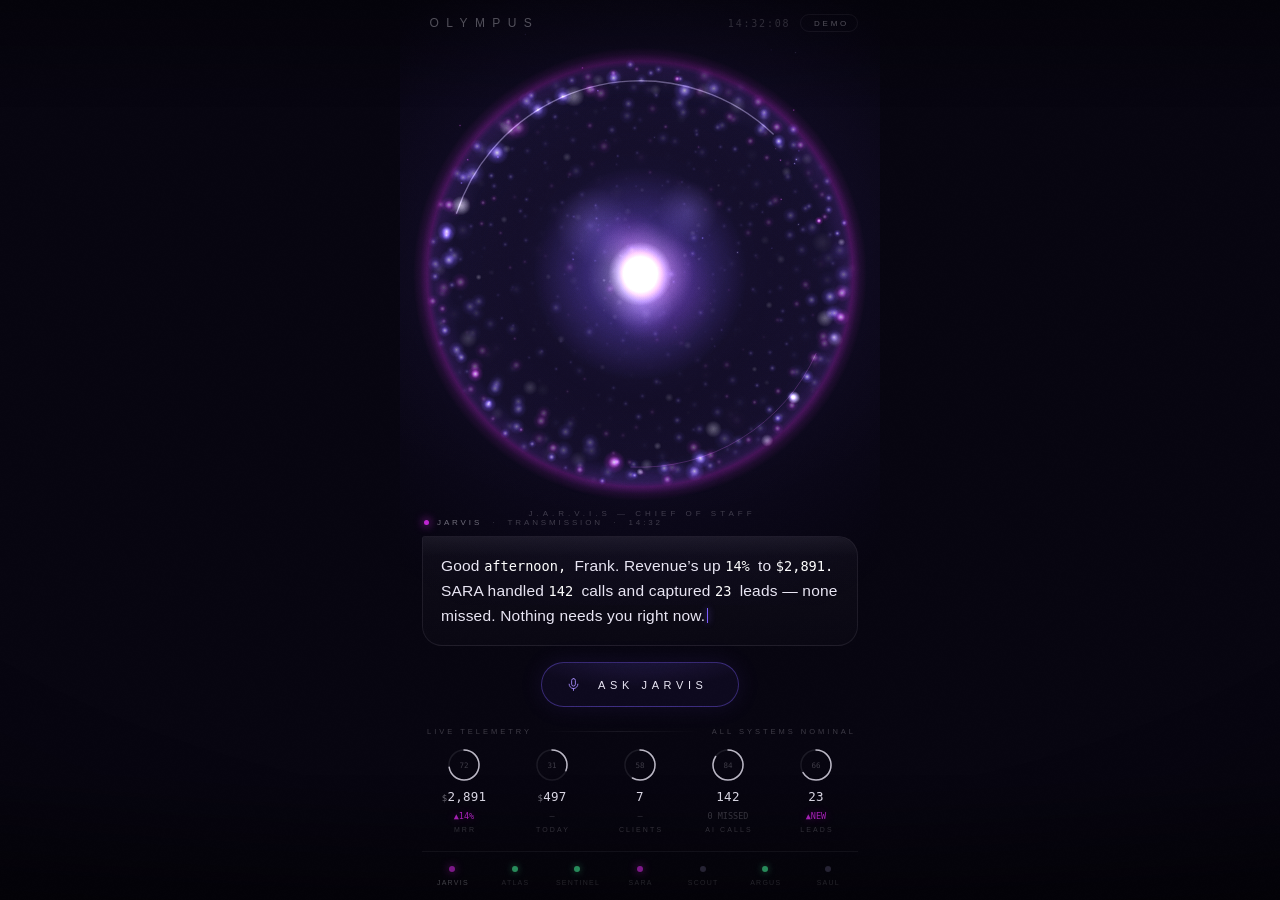
==== index.html @ 1dfe5093 "OLYMPUS UI preview (v6 — big-orb, mobile)" ====
<!doctype html>
<html lang="en">
<head>
<meta charset="utf-8">
<meta name="viewport" content="width=device-width, initial-scale=1, viewport-fit=cover">
<title>OLYMPUS — JARVIS</title>
<style>
  :root{
    --bg:#070510;
    --ink:#e9e6f4;
    --ink-dim:rgba(233,230,244,.46);
    --ink-faint:rgba(233,230,244,.24);
    --acc1:#7C5CFF;
    --acc2:#C026D3;
    --green:#3dd68c;
    --idle:#3a3650;
    --hair:rgba(233,230,244,.08);
    --mono:"SF Mono","Cascadia Code",ui-monospace,Menlo,Consolas,monospace;
    --sans:"Helvetica Neue",Helvetica,"Segoe UI",Arial,sans-serif;
  }
  *{margin:0;padding:0;box-sizing:border-box;-webkit-tap-highlight-color:transparent}
  html,body{height:100%}
  body{
    background:var(--bg);
    color:var(--ink);
    font-family:var(--sans);
    font-weight:300;
    overflow:hidden;
    -webkit-font-smoothing:antialiased;
  }
  /* ---------- shell ---------- */
  #app{
    position:relative;
    height:100dvh;
    width:100%;
    max-width:480px;
    margin:0 auto;
    overflow:hidden;
    display:flex;
    flex-direction:column;
    min-width:0;
    padding:calc(14px + env(safe-area-inset-top)) clamp(12px,4vw,22px) calc(14px + env(safe-area-inset-bottom));
    background:
      radial-gradient(120% 52% at 50% 26%, rgba(124,92,255,.055), transparent 62%),
      var(--bg);
  }
  /* every block in the column may shrink below content width — nothing
     is allowed to lay out wider than the phone */
  #app > *{min-width:0;max-width:100%}
  /* ---------- header ---------- */
  header{
    display:flex;align-items:center;justify-content:space-between;
    z-index:5;
  }
  .wordmark{
    font-size:12px;font-weight:200;letter-spacing:.62em;text-indent:.62em;
    color:var(--ink-dim);
  }
  .hdr-right{display:flex;align-items:center;gap:10px}
  .clock{font-family:var(--mono);font-size:10px;letter-spacing:.18em;color:var(--ink-faint)}
  .demo{
    font-size:8px;letter-spacing:.34em;text-indent:.34em;color:var(--ink-dim);
    border:1px solid var(--hair);border-radius:99px;padding:4px 8px 3px 10px;
  }
  /* ---------- orb stage ---------- */
  #stage{
    position:relative;flex:1 1 auto;min-height:0;
    display:flex;align-items:center;justify-content:center;
  }
  #orbWrap{position:relative;width:min(88vw,46dvh);aspect-ratio:1}
  #orb{position:absolute;inset:-30%;width:160%;height:160%;display:block}
  /* faint floor glow under orb */
  #stage::after{
    content:"";position:absolute;left:50%;bottom:6%;
    width:54%;height:18px;transform:translateX(-50%);
    background:radial-gradient(50% 100% at 50% 50%, rgba(124,92,255,.14), transparent 72%);
    filter:blur(6px);pointer-events:none;
  }
  /* designation under orb */
  .designation{
    position:absolute;left:50%;bottom:-2px;transform:translateX(-50%);
    font-size:8px;letter-spacing:.5em;text-indent:.5em;color:var(--ink-faint);
    white-space:nowrap;z-index:4;
  }
  /* ---------- transmission ---------- */
  #brief{position:relative;z-index:5;margin-top:2px}
  .tx-tag{
    display:flex;align-items:center;gap:8px;margin:0 2px 9px;
  }
  .tx-dot{
    width:5px;height:5px;border-radius:50%;
    background:var(--acc2);
    box-shadow:0 0 8px 1px rgba(192,38,211,.7);
    animation:livedot 2.2s ease-in-out infinite;
  }
  @keyframes livedot{0%,100%{opacity:1}50%{opacity:.35}}
  .tx-label{
    font-size:clamp(7px,2.1vw,8px);letter-spacing:.36em;color:var(--ink-faint);
    white-space:nowrap;overflow:hidden;min-width:0;
  }
  .tx-label b{font-weight:300;color:var(--ink-dim)}
  .bubble{
    position:relative;
    border:1px solid var(--hair);
    border-radius:3px 20px 20px 20px;
    padding:16px 18px 17px;
    background:linear-gradient(180deg, rgba(233,230,244,.035), rgba(233,230,244,.015));
    font-size:clamp(13.5px,4.1vw,15.5px);font-weight:200;line-height:1.62;
    letter-spacing:.012em;color:var(--ink);
    max-width:100%;min-width:0;
    overflow-wrap:break-word;word-break:break-word;
  }
  .bubble::before{ /* hairline uplight on top edge */
    content:"";position:absolute;inset:0;border-radius:inherit;pointer-events:none;
    background:linear-gradient(180deg, rgba(233,230,244,.05), transparent 18%);
  }
  .bubble .w{opacity:1}
  @keyframes wfade{to{opacity:1}}
  .bubble .num{font-family:var(--mono);font-size:.88em;font-weight:400;color:#fff;letter-spacing:0}
  .caret{
    display:inline-block;width:1px;height:1em;vertical-align:-.14em;margin-left:2px;
    background:var(--acc1);box-shadow:0 0 6px rgba(124,92,255,.9);
    animation:caret 1.1s step-end infinite;
  }
  @keyframes caret{0%,100%{opacity:1}50%{opacity:0}}
  /* ---------- ask jarvis ---------- */
  #ask{
    z-index:5;margin:16px auto 0;
    display:flex;align-items:center;gap:12px;
    border:1px solid rgba(124,92,255,.38);
    border-radius:999px;
    padding:14px 30px 14px 24px;
    background:
      radial-gradient(120% 200% at 50% -60%, rgba(124,92,255,.22), transparent 60%),
      rgba(124,92,255,.06);
    color:var(--ink);
    font-family:var(--sans);font-size:11px;font-weight:300;
    letter-spacing:.42em;text-indent:.42em;
    cursor:pointer;outline:none;
    box-shadow:0 0 0 0 rgba(124,92,255,.0), 0 0 24px rgba(124,92,255,.10);
    animation:breathe 3.8s ease-in-out infinite;
    transition:transform .15s ease;
  }
  #ask:active{transform:scale(.965)}
  @keyframes breathe{
    0%,100%{box-shadow:0 0 0 0 rgba(124,92,255,0), 0 0 18px rgba(124,92,255,.08)}
    50%{box-shadow:0 0 0 1px rgba(124,92,255,.18), 0 0 34px rgba(124,92,255,.20)}
  }
  #ask svg{flex:none}
  /* ---------- telemetry divider ---------- */
  .tele{
    z-index:5;margin:20px 2px 12px;
    display:flex;align-items:center;gap:clamp(6px,1.8vw,10px);
    min-width:0;
  }
  .tele .line{flex:1 1 0;min-width:6px;height:1px;background:linear-gradient(90deg,transparent,var(--hair),transparent)}
  .tele span{flex:0 1 auto;font-size:clamp(6px,1.85vw,7.5px);letter-spacing:.4em;text-indent:.4em;color:var(--ink-faint);white-space:nowrap;overflow:hidden;min-width:0}
  /* ---------- vitals ---------- */
  #vitals{
    z-index:5;
    display:grid;grid-template-columns:repeat(5,minmax(0,1fr));gap:4px;
  }
  .vital{display:flex;flex-direction:column;align-items:center;gap:7px;min-width:0;max-width:100%}
  .gauge{width:34px;height:34px;position:relative}
  .gauge svg{width:100%;height:100%;transform:rotate(-90deg)}
  .gauge .track{fill:none;stroke:rgba(233,230,244,.09);stroke-width:1.6}
  .gauge .val{
    fill:none;stroke:rgba(233,230,244,.78);stroke-width:1.6;stroke-linecap:round;
    stroke-dasharray:0 100;
    animation:arc 1.6s cubic-bezier(.3,.8,.2,1) forwards;
  }
  @keyframes arc{to{stroke-dasharray:var(--fill) 100}}
  .gauge .tick{
    position:absolute;inset:0;display:flex;align-items:center;justify-content:center;
    font-family:var(--mono);font-size:7.5px;color:var(--ink-faint);letter-spacing:0;
  }
  .v-num{font-family:var(--mono);font-size:clamp(10.5px,3.3vw,12.5px);font-weight:400;color:var(--ink);letter-spacing:.02em;white-space:nowrap;max-width:100%}
  .v-num small{font-size:.72em;color:var(--ink-dim)}
  .v-delta{font-family:var(--mono);font-size:clamp(7.5px,2.2vw,8.5px);color:var(--acc2);text-shadow:0 0 8px rgba(192,38,211,.45);white-space:nowrap;max-width:100%}
  .v-label{font-size:clamp(6px,1.85vw,7px);letter-spacing:.3em;text-indent:.3em;color:var(--ink-faint);margin-top:-2px;white-space:nowrap;max-width:100%}
  /* ---------- crew ---------- */
  #crew{
    z-index:5;margin-top:18px;padding-top:14px;
    border-top:1px solid var(--hair);
    display:grid;grid-template-columns:repeat(7,minmax(0,1fr));column-gap:2px;
  }
  .agent{display:flex;flex-direction:column;align-items:center;gap:7px;min-width:0;max-width:100%}
  .pip{width:6px;height:6px;border-radius:50%;position:relative}
  .pip.online{background:var(--green);box-shadow:0 0 7px rgba(61,214,140,.65)}
  .pip.idle{background:var(--idle)}
  .pip.working{
    background:var(--acc2);
    box-shadow:0 0 9px rgba(192,38,211,.85);
    animation:livedot 1.6s ease-in-out infinite;
  }
  .pip.working::after{
    content:"";position:absolute;inset:-5px;border-radius:50%;
    border:1px solid rgba(192,38,211,.4);
    animation:ringex 1.6s ease-out infinite;
  }
  @keyframes ringex{0%{transform:scale(.4);opacity:.9}100%{transform:scale(1.25);opacity:0}}
  .agent span{font-size:clamp(5px,1.55vw,7px);letter-spacing:.18em;text-indent:.18em;color:var(--ink-faint);white-space:nowrap;max-width:100%;overflow:hidden}
  .agent.self span{color:var(--ink-dim)}
  /* ---------- atmosphere ---------- */
  #vignette{
    position:fixed;inset:0;pointer-events:none;z-index:8;
    background:
      radial-gradient(130% 100% at 50% 38%, transparent 52%, rgba(0,0,0,.52) 100%),
      linear-gradient(180deg, rgba(0,0,0,.35), transparent 12%, transparent 86%, rgba(0,0,0,.4));
  }
  #grain{
    position:fixed;inset:-50%;width:200%;height:200%;
    pointer-events:none;z-index:9;opacity:.5;
    mix-blend-mode:overlay;
    animation:grain 1.2s steps(4) infinite;
  }
  @keyframes grain{
    0%{transform:translate(0,0)}25%{transform:translate(-1.2%,1%)}
    50%{transform:translate(1%,-.8%)}75%{transform:translate(-.6%,-1.2%)}100%{transform:translate(0,0)}
  }
  @media (prefers-reduced-motion:reduce){
    *{animation-duration:.01ms !important;animation-iteration-count:1 !important}
  }
</style>
</head>
<body>
<div id="app">

  <header>
    <div class="wordmark">OLYMPUS</div>
    <div class="hdr-right">
      <span class="clock">14:32:07</span>
      <span class="demo">DEMO</span>
    </div>
  </header>

  <div id="stage">
    <div id="orbWrap">
      <canvas id="orb"></canvas>
    </div>
    <div class="designation">J.A.R.V.I.S — CHIEF OF STAFF</div>
  </div>

  <section id="brief">
    <div class="tx-tag">
      <span class="tx-dot"></span>
      <span class="tx-label"><b>JARVIS</b>&nbsp;&nbsp;·&nbsp;&nbsp;TRANSMISSION&nbsp;&nbsp;·&nbsp;&nbsp;14:32</span>
    </div>
    <div class="bubble"><span id="briefText"></span><span class="caret" id="caret"></span></div>
  </section>

  <button id="ask" aria-label="Ask JARVIS">
    <svg width="15" height="15" viewBox="0 0 24 24" fill="none" stroke="#a78dff" stroke-width="1.4" stroke-linecap="round">
      <rect x="9" y="2.5" width="6" height="12" rx="3"/>
      <path d="M5 11.5a7 7 0 0 0 14 0"/>
      <path d="M12 18.5v3"/>
    </svg>
    ASK JARVIS
  </button>

  <div class="tele">
    <span>LIVE TELEMETRY</span>
    <div class="line"></div>
    <span>ALL SYSTEMS NOMINAL</span>
  </div>

  <section id="vitals">
    <div class="vital">
      <div class="gauge" style="--fill:72">
        <svg viewBox="0 0 36 36"><circle class="track" cx="18" cy="18" r="15.9"/><circle class="val" cx="18" cy="18" r="15.9"/></svg>
        <div class="tick">72</div>
      </div>
      <div class="v-num"><small>$</small>2,891</div>
      <div class="v-delta">▲14%</div>
      <div class="v-label">MRR</div>
    </div>
    <div class="vital">
      <div class="gauge" style="--fill:31;animation-delay:.1s">
        <svg viewBox="0 0 36 36"><circle class="track" cx="18" cy="18" r="15.9"/><circle class="val" cx="18" cy="18" r="15.9" style="animation-delay:.12s"/></svg>
        <div class="tick">31</div>
      </div>
      <div class="v-num"><small>$</small>497</div>
      <div class="v-delta" style="color:var(--ink-faint);text-shadow:none">—</div>
      <div class="v-label">TODAY</div>
    </div>
    <div class="vital">
      <div class="gauge" style="--fill:58">
        <svg viewBox="0 0 36 36"><circle class="track" cx="18" cy="18" r="15.9"/><circle class="val" cx="18" cy="18" r="15.9" style="animation-delay:.24s"/></svg>
        <div class="tick">58</div>
      </div>
      <div class="v-num">7</div>
      <div class="v-delta" style="color:var(--ink-faint);text-shadow:none">—</div>
      <div class="v-label">CLIENTS</div>
    </div>
    <div class="vital">
      <div class="gauge" style="--fill:84">
        <svg viewBox="0 0 36 36"><circle class="track" cx="18" cy="18" r="15.9"/><circle class="val" cx="18" cy="18" r="15.9" style="animation-delay:.36s"/></svg>
        <div class="tick">84</div>
      </div>
      <div class="v-num">142</div>
      <div class="v-delta" style="color:var(--ink-faint);text-shadow:none">0 MISSED</div>
      <div class="v-label">AI CALLS</div>
    </div>
    <div class="vital">
      <div class="gauge" style="--fill:66">
        <svg viewBox="0 0 36 36"><circle class="track" cx="18" cy="18" r="15.9"/><circle class="val" cx="18" cy="18" r="15.9" style="animation-delay:.48s"/></svg>
        <div class="tick">66</div>
      </div>
      <div class="v-num">23</div>
      <div class="v-delta">▲NEW</div>
      <div class="v-label">LEADS</div>
    </div>
  </section>

  <section id="crew">
    <div class="agent self"><span class="pip working"></span><span>JARVIS</span></div>
    <div class="agent"><span class="pip online"></span><span>ATLAS</span></div>
    <div class="agent"><span class="pip online"></span><span>SENTINEL</span></div>
    <div class="agent"><span class="pip working"></span><span>SARA</span></div>
    <div class="agent"><span class="pip idle"></span><span>SCOUT</span></div>
    <div class="agent"><span class="pip online"></span><span>ARGUS</span></div>
    <div class="agent"><span class="pip idle"></span><span>SAUL</span></div>
  </section>

</div>

<div id="vignette"></div>
<div id="grain"></div>

<script>
(function(){
"use strict";

/* ============================================================
   THE ORB — plasma sphere, Canvas 2D, additive compositing
   ============================================================ */
var cv = document.getElementById('orb');
var ctx = cv.getContext('2d');
var DPR = Math.min(window.devicePixelRatio||1, 2);
var W=0, H=0, CX=0, CY=0, R=0;

function size(){
  var wrap = document.getElementById('orbWrap');
  var rect = wrap.getBoundingClientRect();
  W = Math.round(rect.width*1.6); H = Math.round(rect.height*1.6);
  cv.width = W*DPR; cv.height = H*DPR;
  ctx.setTransform(DPR,0,0,DPR,0,0);
  CX = W/2; CY = H/2;
  R  = (rect.width/2)*0.92;
}
size();
window.addEventListener('resize', size);

/* ---- soft-dot sprites (pre-rendered for speed) ---- */
function sprite(stops){
  var s = document.createElement('canvas'); s.width=s.height=64;
  var c = s.getContext('2d');
  var g = c.createRadialGradient(32,32,0,32,32,32);
  for(var i=0;i<stops.length;i++) g.addColorStop(stops[i][0], stops[i][1]);
  c.fillStyle=g; c.fillRect(0,0,64,64);
  return s;
}
var SP_VIOLET  = sprite([[0,'rgba(255,255,255,1)'],[.22,'rgba(167,141,255,.95)'],[.55,'rgba(124,92,255,.32)'],[1,'rgba(124,92,255,0)']]);
var SP_MAGENTA = sprite([[0,'rgba(255,255,255,1)'],[.22,'rgba(232,121,249,.95)'],[.55,'rgba(192,38,211,.30)'],[1,'rgba(192,38,211,0)']]);
var SP_WHITE   = sprite([[0,'rgba(255,255,255,1)'],[.3,'rgba(244,240,255,.8)'],[1,'rgba(244,240,255,0)']]);
var SPRITES = [SP_VIOLET, SP_MAGENTA, SP_WHITE];

/* ---- particle field: fibonacci sphere shell + inner dust ---- */
var SHELL_N = 560, DUST_N = 90;
var pts = [];
var GA = Math.PI*(3-Math.sqrt(5));
for(var i=0;i<SHELL_N;i++){
  var y = 1 - (i/(SHELL_N-1))*2;
  var rad = Math.sqrt(1-y*y);
  var th = GA*i;
  var jitter = 0.965 + (((i*2654435761)>>>16 & 255)/255)*0.06;
  pts.push({
    x:Math.cos(th)*rad*jitter, y:y*jitter, z:Math.sin(th)*rad*jitter,
    ph:(i*0.71)%6.283, sp:0.6+((i*97)%100)/100*1.5,
    si:(i%10===0)?2:(i%3===0?1:0),
    sz:0.8+((i*53)%100)/100*1.5,
    shell:true
  });
}
for(var d=0; d<DUST_N; d++){
  var u=Math.random()*2-1, t2=Math.random()*6.283, rr=0.28+Math.random()*0.52;
  var rxy=Math.sqrt(1-u*u);
  pts.push({
    x:Math.cos(t2)*rxy*rr, y:u*rr, z:Math.sin(t2)*rxy*rr,
    ph:Math.random()*6.283, sp:0.8+Math.random()*1.6,
    si:(d%4===0)?2:0, sz:0.6+Math.random()*1.1, shell:false
  });
}

/* ---- plasma cells: slow blobs orbiting inside the core ---- */
var cells=[];
for(var c2=0;c2<6;c2++){
  cells.push({a:Math.random()*6.283, b:Math.random()*6.283,
              s1:0.10+Math.random()*0.16, s2:0.07+Math.random()*0.13,
              r:0.16+Math.random()*0.22, hue:c2%2});
}

/* ---- embers: sparks that escape the surface and rise ---- */
var embers=[];
for(var e=0;e<22;e++){
  embers.push({t:Math.random(), x:0, dx:(Math.random()-0.5)*0.5,
               startA:Math.random()*6.283, sp:0.05+Math.random()*0.09,
               si:e%3===0?1:0});
}

/* ---- speak envelope: orb flares while JARVIS talks ---- */
var speak = 1, speakTarget = 1;

var proj = {x:0,y:0,s:0};
function project(p, sinA, cosA, sinB, cosB){
  // rotate Y
  var x = p.x*cosA + p.z*sinA;
  var z = -p.x*sinA + p.z*cosA;
  // rotate X (tilt)
  var y = p.y*cosB - z*sinB;
  z = p.y*sinB + z*cosB;
  var persp = 2.6/(2.6 - z);
  proj.x = CX + x*R*persp;
  proj.y = CY + y*R*persp;
  proj.s = persp;
  return z;
}

function drawDot(spr, x, y, size2, alpha){
  if(alpha<=0.004) return;
  ctx.globalAlpha = Math.min(alpha,1);
  ctx.drawImage(spr, x-size2, y-size2, size2*2, size2*2);
}

var T0 = performance.now();
function frame(now){
  var t = (now-T0)/1000;
  speak += (speakTarget-speak)*0.02;
  var level = 0.62 + speak*0.38;            // master energy 0.62..1
  var breath = 1 + 0.014*Math.sin(t*1.25);
  var Rb = R*breath;

  ctx.setTransform(DPR,0,0,DPR,0,0);
  ctx.clearRect(0,0,W,H);
  ctx.globalCompositeOperation='lighter';

  var rotA = t*0.16;
  var tilt = 0.34 + 0.06*Math.sin(t*0.09);
  var sinA=Math.sin(rotA), cosA=Math.cos(rotA);
  var sinB=Math.sin(tilt), cosB=Math.cos(tilt);

  /* -- outer bloom -- */
  var g = ctx.createRadialGradient(CX,CY,Rb*0.1, CX,CY,Rb*2.0);
  g.addColorStop(0,'rgba(124,92,255,'+(0.13*level)+')');
  g.addColorStop(0.45,'rgba(124,92,255,'+(0.055*level)+')');
  g.addColorStop(1,'rgba(124,92,255,0)');
  ctx.globalAlpha=1; ctx.fillStyle=g;
  ctx.fillRect(CX-Rb*2.1, CY-Rb*2.1, Rb*4.2, Rb*4.2);

  /* -- depth-sort particles -- */
  var back=[], front=[];
  for(var i=0;i<pts.length;i++){
    var p=pts[i];
    var z = project(p,sinA,cosA,sinB,cosB);
    var rim = p.shell ? Math.pow(1-Math.min(Math.abs(z),1), 1.7) : 0;
    var tw = 0.55 + 0.45*Math.sin(t*p.sp*(1+speak*0.5) + p.ph);
    var a = (p.shell ? (0.16 + 0.72*rim) : 0.20) * tw * level;
    var s = p.sz * (2.0 + rim*2.6) * proj.s * (Rb/170);
    var rec = {x:proj.x, y:proj.y, s:s, a:a, si:p.si, z:z};
    (z<0?back:front).push(rec);
  }
  back.sort(function(a,b){return a.z-b.z});
  front.sort(function(a,b){return a.z-b.z});

  /* -- back hemisphere (dimmed by the core ahead of it) -- */
  for(i=0;i<back.length;i++){
    var b=back[i];
    drawDot(SPRITES[b.si], b.x, b.y, b.s, b.a*0.45);
  }

  /* -- plasma core -- */
  var coreR = Rb*(0.50 + 0.07*speak + 0.018*Math.sin(t*2.1));
  g = ctx.createRadialGradient(CX,CY,0, CX,CY,coreR);
  g.addColorStop(0,'rgba(255,255,255,'+(0.85*level)+')');
  g.addColorStop(0.18,'rgba(214,196,255,'+(0.55*level)+')');
  g.addColorStop(0.5,'rgba(124,92,255,'+(0.26*level)+')');
  g.addColorStop(1,'rgba(124,92,255,0)');
  ctx.globalAlpha=1; ctx.fillStyle=g;
  ctx.beginPath(); ctx.arc(CX,CY,coreR,0,6.283); ctx.fill();

  /* -- hot nucleus -- */
  g = ctx.createRadialGradient(CX,CY,0, CX,CY,coreR*0.30);
  g.addColorStop(0,'rgba(255,255,255,'+(0.95*level)+')');
  g.addColorStop(1,'rgba(255,255,255,0)');
  ctx.fillStyle=g;
  ctx.beginPath(); ctx.arc(CX,CY,coreR*0.30,0,6.283); ctx.fill();

  /* -- roaming plasma cells (living interior) -- */
  for(i=0;i<cells.length;i++){
    var cl=cells[i];
    var px = CX + Math.sin(t*cl.s1+cl.a)*Rb*0.40;
    var py = CY + Math.sin(t*cl.s2+cl.b)*Rb*0.34;
    var cr = Rb*cl.r*(0.85+0.15*Math.sin(t*0.9+cl.a));
    g = ctx.createRadialGradient(px,py,0,px,py,cr);
    if(cl.hue===0){
      g.addColorStop(0,'rgba(167,141,255,'+(0.20*level)+')');
      g.addColorStop(1,'rgba(167,141,255,0)');
    }else{
      g.addColorStop(0,'rgba(217,70,239,'+(0.16*level)+')');
      g.addColorStop(1,'rgba(217,70,239,0)');
    }
    ctx.fillStyle=g;
    ctx.beginPath(); ctx.arc(px,py,cr,0,6.283); ctx.fill();
  }

  /* -- fresnel atmosphere shell -- */
  g = ctx.createRadialGradient(CX,CY,Rb*0.66, CX,CY,Rb*1.18);
  g.addColorStop(0,'rgba(124,92,255,0)');
  g.addColorStop(0.62,'rgba(124,92,255,'+(0.05*level)+')');
  g.addColorStop(0.80,'rgba(150,80,255,'+(0.16*level)+')');
  g.addColorStop(0.86,'rgba(192,38,211,'+(0.30*level)+')');
  g.addColorStop(0.93,'rgba(192,38,211,'+(0.10*level)+')');
  g.addColorStop(1,'rgba(192,38,211,0)');
  ctx.fillStyle=g;
  ctx.beginPath(); ctx.arc(CX,CY,Rb*1.18,0,6.283); ctx.fill();

  /* -- bright rim accent (key-light arc, upper left) -- */
  ctx.save();
  ctx.lineCap='round';
  ctx.shadowColor='rgba(167,141,255,.9)';
  ctx.shadowBlur=14;
  ctx.strokeStyle='rgba(225,212,255,'+(0.38*level)+')';
  ctx.lineWidth=1.4;
  ctx.beginPath();
  ctx.arc(CX,CY,Rb*1.005, Math.PI*1.08 + 0.1*Math.sin(t*0.4), Math.PI*1.72 + 0.1*Math.sin(t*0.4));
  ctx.stroke();
  ctx.strokeStyle='rgba(232,121,249,'+(0.20*level)+')';
  ctx.lineWidth=1;
  ctx.beginPath();
  ctx.arc(CX,CY,Rb*1.005, Math.PI*0.12+0.08*Math.sin(t*0.33), Math.PI*0.5+0.08*Math.sin(t*0.33));
  ctx.stroke();
  ctx.restore();

  /* -- front hemisphere -- */
  for(i=0;i<front.length;i++){
    var f=front[i];
    drawDot(SPRITES[f.si], f.x, f.y, f.s, f.a);
  }

  /* -- escaping embers -- */
  for(i=0;i<embers.length;i++){
    var em=embers[i];
    em.t += em.sp/100*(1+speak*0.6);
    if(em.t>1){ em.t=0; em.startA=Math.random()*6.283; em.dx=(Math.random()-0.5)*0.5; }
    var ex = CX + Math.cos(em.startA)*Rb*0.86 + em.dx*Rb*em.t;
    var ey = CY + Math.sin(em.startA)*Rb*0.86*0.4 - Rb*(0.18+em.t*0.85);
    var ea = Math.sin(em.t*Math.PI)*0.5*level;
    drawDot(SPRITES[em.si===1?1:0], ex, ey, 1.6*(Rb/170)*(1-em.t*0.4), ea);
  }

  ctx.globalAlpha=1;
  requestAnimationFrame(frame);
}
requestAnimationFrame(frame);

/* ============================================================
   FILM GRAIN
   ============================================================ */
(function(){
  var n=document.createElement('canvas'); n.width=n.height=128;
  var c=n.getContext('2d'); var img=c.createImageData(128,128);
  for(var i=0;i<img.data.length;i+=4){
    var v=Math.random()*255|0;
    img.data[i]=img.data[i+1]=img.data[i+2]=v; img.data[i+3]=14;
  }
  c.putImageData(img,0,0);
  document.getElementById('grain').style.background='url('+n.toDataURL()+')';
})();

/* ============================================================
   TRANSMISSION — staggered word reveal, orb speaks along
   ============================================================ */
var BRIEF = "Good afternoon, Frank. Revenue\u2019s up 14% to $2,891. SARA handled 142 calls and captured 23 leads \u2014 none missed. Nothing needs you right now.";
var host = document.getElementById('briefText');
var words = BRIEF.split(' ');
var DELAY0 = 350, STEP = 105;
for(var wi=0; wi<words.length; wi++){
  var sp = document.createElement('span');
  sp.className = 'w' + (/[\d$%,]/.test(words[wi]) ? ' num' : '');
  sp.textContent = words[wi] + (wi<words.length-1 ? ' ' : '');
  sp.style.animationDelay = (DELAY0 + wi*STEP) + 'ms';
  host.appendChild(sp);
}
var speakDur = DELAY0 + words.length*STEP + 800;
speakTarget = 1;
setTimeout(function(){
  speakTarget = 0;                                  // settle to idle hum
  document.getElementById('caret').style.display='none';
}, speakDur);

/* ask button flares the orb */
document.getElementById('ask').addEventListener('pointerdown', function(){
  speakTarget = 1;
  setTimeout(function(){ speakTarget=0; }, 2600);
});

/* live clock */
(function(){
  var el=document.querySelector('.clock'); var s=7;
  setInterval(function(){
    s=(s+1)%60;
    el.textContent='14:32:'+(s<10?'0':'')+s;
  },1000);
})();

})();
</script>
</body>
</html>
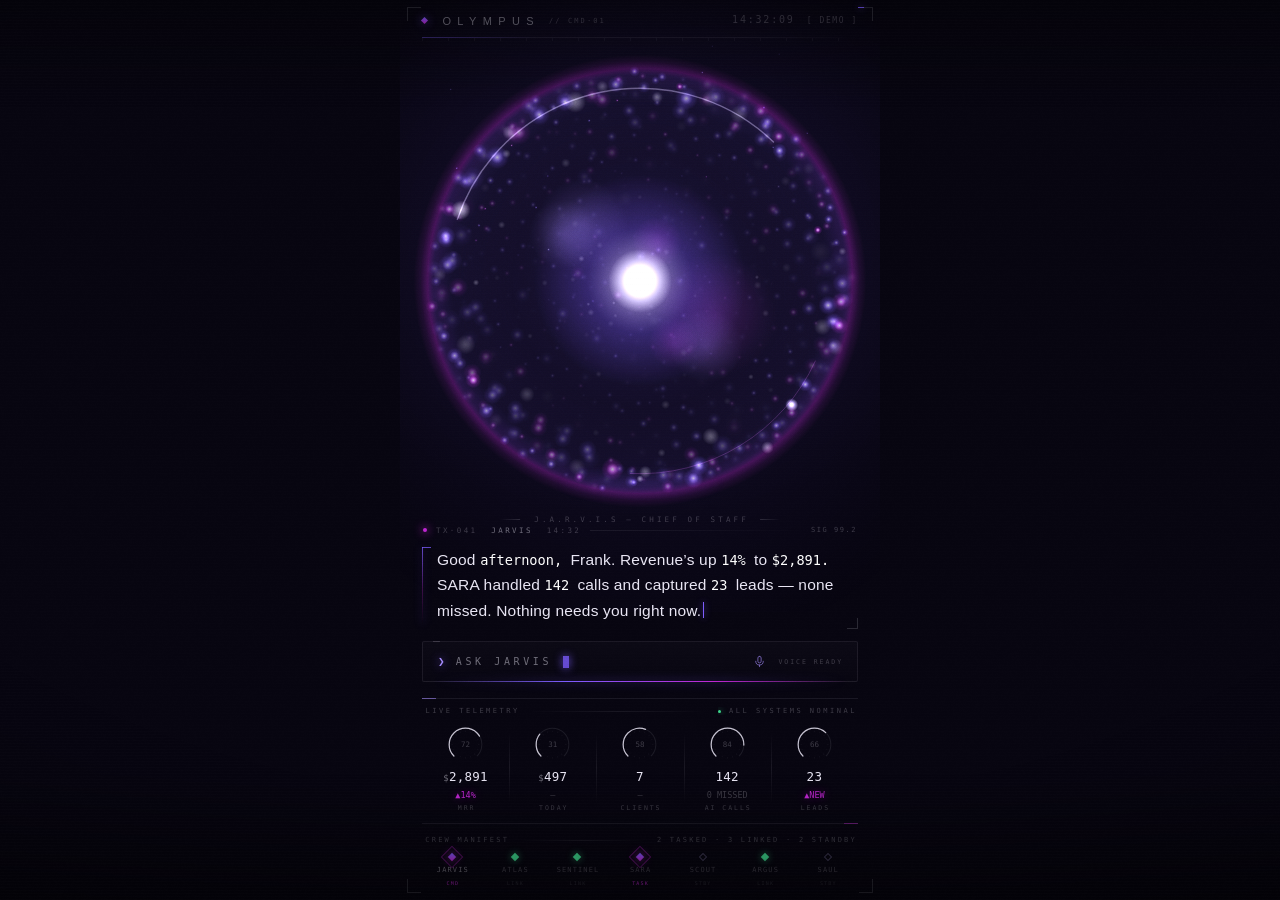
==== commit bce17885: "OLYMPUS v7 — Fable HUD reframe (cinematic chrome around the loved orb)" ====
--- a/index.html
+++ b/index.html
@@ -15,6 +15,7 @@
     --green:#3dd68c;
     --idle:#3a3650;
     --hair:rgba(233,230,244,.08);
+    --hair2:rgba(233,230,244,.16);
     --mono:"SF Mono","Cascadia Code",ui-monospace,Menlo,Consolas,monospace;
     --sans:"Helvetica Neue",Helvetica,"Segoe UI",Arial,sans-serif;
   }
@@ -47,20 +48,48 @@
   /* every block in the column may shrink below content width — nothing
      is allowed to lay out wider than the phone */
   #app > *{min-width:0;max-width:100%}
+  /* ---------- HUD frame: corner brackets ---------- */
+  #frame{position:absolute;inset:7px;pointer-events:none;z-index:6}
+  #frame i{position:absolute;width:14px;height:14px;border:0 solid var(--hair2)}
+  #frame i:nth-child(1){top:0;left:0;border-top-width:1px;border-left-width:1px}
+  #frame i:nth-child(2){top:0;right:0;border-top-width:1px;border-right-width:1px}
+  #frame i:nth-child(3){bottom:0;left:0;border-bottom-width:1px;border-left-width:1px}
+  #frame i:nth-child(4){bottom:0;right:0;border-bottom-width:1px;border-right-width:1px}
+  #frame i:nth-child(2)::after{ /* one quiet accent tick, upper right */
+    content:"";position:absolute;top:-1px;right:8px;width:6px;height:1px;
+    background:var(--acc1);box-shadow:0 0 6px rgba(124,92,255,.8);
+  }
   /* ---------- header ---------- */
   header{
-    display:flex;align-items:center;justify-content:space-between;
+    display:flex;align-items:baseline;justify-content:space-between;
     z-index:5;
   }
+  .hdr-left{display:flex;align-items:center;gap:9px;min-width:0}
+  .hdr-glyph{
+    flex:none;width:5px;height:5px;transform:rotate(45deg);
+    background:linear-gradient(135deg,var(--acc1),var(--acc2));
+    box-shadow:0 0 8px rgba(124,92,255,.65);
+  }
   .wordmark{
-    font-size:12px;font-weight:200;letter-spacing:.62em;text-indent:.62em;
-    color:var(--ink-dim);
-  }
-  .hdr-right{display:flex;align-items:center;gap:10px}
+    font-size:11px;font-weight:200;letter-spacing:.58em;text-indent:.58em;
+    color:var(--ink-dim);white-space:nowrap;
+  }
+  .hdr-sub{
+    font-family:var(--mono);font-size:7px;letter-spacing:.3em;
+    color:var(--ink-faint);white-space:nowrap;overflow:hidden;
+  }
+  .hdr-right{display:flex;align-items:baseline;gap:12px}
   .clock{font-family:var(--mono);font-size:10px;letter-spacing:.18em;color:var(--ink-faint)}
-  .demo{
-    font-size:8px;letter-spacing:.34em;text-indent:.34em;color:var(--ink-dim);
-    border:1px solid var(--hair);border-radius:99px;padding:4px 8px 3px 10px;
+  .demo{font-family:var(--mono);font-size:8px;letter-spacing:.2em;color:var(--ink-faint);white-space:nowrap}
+  /* graduated rule under header — instrument bezel */
+  .hdr-rule{position:relative;z-index:5;height:4px;margin-top:10px}
+  .hdr-rule::before{
+    content:"";position:absolute;top:0;left:0;right:0;height:1px;
+    background:linear-gradient(90deg, rgba(124,92,255,.4), var(--hair) 26%, var(--hair) 74%, transparent);
+  }
+  .hdr-rule::after{
+    content:"";position:absolute;top:1px;left:0;right:0;height:3px;opacity:.65;
+    background:repeating-linear-gradient(90deg, var(--hair) 0 1px, transparent 1px 26px);
   }
   /* ---------- orb stage ---------- */
   #stage{
@@ -76,100 +105,163 @@
     background:radial-gradient(50% 100% at 50% 50%, rgba(124,92,255,.14), transparent 72%);
     filter:blur(6px);pointer-events:none;
   }
-  /* designation under orb */
+  /* designation under orb — engraved nameplate */
   .designation{
     position:absolute;left:50%;bottom:-2px;transform:translateX(-50%);
-    font-size:8px;letter-spacing:.5em;text-indent:.5em;color:var(--ink-faint);
-    white-space:nowrap;z-index:4;
-  }
-  /* ---------- transmission ---------- */
-  #brief{position:relative;z-index:5;margin-top:2px}
-  .tx-tag{
-    display:flex;align-items:center;gap:8px;margin:0 2px 9px;
+    display:flex;align-items:center;gap:11px;
+    font-family:var(--mono);font-size:7.5px;letter-spacing:.42em;text-indent:.42em;
+    color:var(--ink-faint);white-space:nowrap;z-index:4;
+  }
+  .designation::before,.designation::after{
+    content:"";flex:none;width:20px;height:1px;
+  }
+  .designation::before{background:linear-gradient(90deg, transparent, var(--hair2))}
+  .designation::after{background:linear-gradient(90deg, var(--hair2), transparent)}
+  /* ---------- transmission — floating HUD text, no card ---------- */
+  #brief{position:relative;z-index:5;margin-top:4px}
+  #brief::after{ /* quiet closing corner, lower right */
+    content:"";position:absolute;right:0;bottom:-2px;width:10px;height:10px;
+    border-right:1px solid var(--hair2);border-bottom:1px solid var(--hair2);
+  }
+  .tx-head{
+    display:flex;align-items:center;gap:9px;margin:0 1px 9px;
+    font-family:var(--mono);min-width:0;
   }
   .tx-dot{
-    width:5px;height:5px;border-radius:50%;
+    flex:none;width:4px;height:4px;border-radius:50%;
     background:var(--acc2);
     box-shadow:0 0 8px 1px rgba(192,38,211,.7);
     animation:livedot 2.2s ease-in-out infinite;
   }
   @keyframes livedot{0%,100%{opacity:1}50%{opacity:.35}}
   .tx-label{
-    font-size:clamp(7px,2.1vw,8px);letter-spacing:.36em;color:var(--ink-faint);
+    flex:none;font-size:clamp(6.5px,2vw,7.5px);letter-spacing:.32em;color:var(--ink-faint);
     white-space:nowrap;overflow:hidden;min-width:0;
   }
-  .tx-label b{font-weight:300;color:var(--ink-dim)}
-  .bubble{
+  .tx-label b{font-weight:400;color:var(--ink-dim)}
+  .tx-line{flex:1 1 0;min-width:6px;height:1px;background:linear-gradient(90deg,var(--hair),transparent)}
+  .tx-id{
+    flex:none;font-size:clamp(6px,1.8vw,7px);letter-spacing:.22em;color:var(--ink-faint);
+    white-space:nowrap;
+  }
+  .tx-body{
     position:relative;
-    border:1px solid var(--hair);
-    border-radius:3px 20px 20px 20px;
-    padding:16px 18px 17px;
-    background:linear-gradient(180deg, rgba(233,230,244,.035), rgba(233,230,244,.015));
-    font-size:clamp(13.5px,4.1vw,15.5px);font-weight:200;line-height:1.62;
+    padding:3px 12px 4px 15px;
+    font-size:clamp(13.5px,4.1vw,15.5px);font-weight:200;line-height:1.64;
     letter-spacing:.012em;color:var(--ink);
     max-width:100%;min-width:0;
     overflow-wrap:break-word;word-break:break-word;
   }
-  .bubble::before{ /* hairline uplight on top edge */
-    content:"";position:absolute;inset:0;border-radius:inherit;pointer-events:none;
-    background:linear-gradient(180deg, rgba(233,230,244,.05), transparent 18%);
-  }
-  .bubble .w{opacity:1}
+  .tx-body::before{ /* energized rule down the left — the voice itself */
+    content:"";position:absolute;left:0;top:3px;bottom:3px;width:1px;
+    background:linear-gradient(180deg, rgba(124,92,255,.75), rgba(192,38,211,.28) 55%, transparent);
+    box-shadow:0 0 9px rgba(124,92,255,.4);
+  }
+  .tx-body::after{ /* opening tick off the rule */
+    content:"";position:absolute;left:0;top:3px;width:9px;height:1px;
+    background:rgba(124,92,255,.75);
+  }
+  .tx-body .w{opacity:0;animation:wfade .5s ease forwards}
   @keyframes wfade{to{opacity:1}}
-  .bubble .num{font-family:var(--mono);font-size:.88em;font-weight:400;color:#fff;letter-spacing:0}
+  .tx-body .num{font-family:var(--mono);font-size:.88em;font-weight:400;color:#fff;letter-spacing:0}
   .caret{
     display:inline-block;width:1px;height:1em;vertical-align:-.14em;margin-left:2px;
     background:var(--acc1);box-shadow:0 0 6px rgba(124,92,255,.9);
     animation:caret 1.1s step-end infinite;
   }
   @keyframes caret{0%,100%{opacity:1}50%{opacity:0}}
-  /* ---------- ask jarvis ---------- */
+  /* ---------- ask jarvis — command line ---------- */
   #ask{
-    z-index:5;margin:16px auto 0;
-    display:flex;align-items:center;gap:12px;
-    border:1px solid rgba(124,92,255,.38);
-    border-radius:999px;
-    padding:14px 30px 14px 24px;
-    background:
-      radial-gradient(120% 200% at 50% -60%, rgba(124,92,255,.22), transparent 60%),
-      rgba(124,92,255,.06);
-    color:var(--ink);
-    font-family:var(--sans);font-size:11px;font-weight:300;
-    letter-spacing:.42em;text-indent:.42em;
-    cursor:pointer;outline:none;
-    box-shadow:0 0 0 0 rgba(124,92,255,.0), 0 0 24px rgba(124,92,255,.10);
-    animation:breathe 3.8s ease-in-out infinite;
+    position:relative;z-index:5;margin-top:14px;width:100%;
+    display:flex;align-items:center;gap:11px;
+    border:1px solid var(--hair);border-radius:2px;
+    padding:13px 14px 13px 15px;
+    background:linear-gradient(180deg, rgba(233,230,244,.022), rgba(233,230,244,.008));
+    color:var(--ink);font-family:var(--mono);
+    cursor:pointer;outline:none;text-align:left;
     transition:transform .15s ease;
   }
-  #ask:active{transform:scale(.965)}
-  @keyframes breathe{
-    0%,100%{box-shadow:0 0 0 0 rgba(124,92,255,0), 0 0 18px rgba(124,92,255,.08)}
-    50%{box-shadow:0 0 0 1px rgba(124,92,255,.18), 0 0 34px rgba(124,92,255,.20)}
-  }
-  #ask svg{flex:none}
-  /* ---------- telemetry divider ---------- */
-  .tele{
-    z-index:5;margin:20px 2px 12px;
-    display:flex;align-items:center;gap:clamp(6px,1.8vw,10px);
-    min-width:0;
-  }
-  .tele .line{flex:1 1 0;min-width:6px;height:1px;background:linear-gradient(90deg,transparent,var(--hair),transparent)}
-  .tele span{flex:0 1 auto;font-size:clamp(6px,1.85vw,7.5px);letter-spacing:.4em;text-indent:.4em;color:var(--ink-faint);white-space:nowrap;overflow:hidden;min-width:0}
-  /* ---------- vitals ---------- */
+  #ask:active{transform:scale(.985)}
+  #ask::before{ /* index tick, upper left */
+    content:"";position:absolute;top:-1px;left:10px;width:7px;height:1px;
+    background:var(--hair2);
+  }
+  #ask::after{ /* live energy rail along the base */
+    content:"";position:absolute;left:9px;right:9px;bottom:-1px;height:1px;
+    background:linear-gradient(90deg, transparent, var(--acc1) 32%, var(--acc2) 68%, transparent);
+    filter:drop-shadow(0 0 5px rgba(124,92,255,.9));
+    animation:railbreathe 3.8s ease-in-out infinite;
+  }
+  @keyframes railbreathe{0%,100%{opacity:.4}50%{opacity:1}}
+  .ask-prompt{
+    flex:none;font-size:11px;font-weight:400;color:#a78dff;
+    text-shadow:0 0 9px rgba(124,92,255,.85);
+  }
+  .ask-text{
+    flex:none;font-size:10px;font-weight:400;letter-spacing:.36em;text-indent:.02em;
+    color:var(--ink-dim);white-space:nowrap;
+  }
+  .ask-caret{
+    flex:none;width:6px;height:12px;
+    background:rgba(124,92,255,.8);box-shadow:0 0 8px rgba(124,92,255,.8);
+    animation:caret 1.1s step-end infinite;
+  }
+  .ask-flex{flex:1 1 0;min-width:0}
+  #ask svg{flex:none;opacity:.8}
+  .ask-mode{
+    flex:none;font-size:6.5px;letter-spacing:.3em;text-indent:.3em;
+    color:var(--ink-faint);white-space:nowrap;
+  }
+  /* ---------- vitals — instrument cluster ---------- */
   #vitals{
-    z-index:5;
-    display:grid;grid-template-columns:repeat(5,minmax(0,1fr));gap:4px;
-  }
-  .vital{display:flex;flex-direction:column;align-items:center;gap:7px;min-width:0;max-width:100%}
-  .gauge{width:34px;height:34px;position:relative}
-  .gauge svg{width:100%;height:100%;transform:rotate(-90deg)}
-  .gauge .track{fill:none;stroke:rgba(233,230,244,.09);stroke-width:1.6}
+    position:relative;z-index:5;margin-top:16px;
+    border-top:1px solid var(--hair);border-bottom:1px solid var(--hair);
+    padding-bottom:11px;
+  }
+  #vitals::before{ /* accent ticks keyed into the frame, top-left / bottom-right */
+    content:"";position:absolute;top:-1px;left:0;width:14px;height:1px;
+    background:rgba(167,141,255,.55);
+  }
+  #vitals::after{
+    content:"";position:absolute;bottom:-1px;right:0;width:14px;height:1px;
+    background:rgba(192,38,211,.45);
+  }
+  .vit-head{
+    display:flex;align-items:center;gap:9px;
+    padding:8px 1px 10px;min-width:0;
+    font-family:var(--mono);
+  }
+  .vit-head span{flex:0 1 auto;font-size:clamp(6px,1.85vw,7px);letter-spacing:.36em;text-indent:.36em;color:var(--ink-faint);white-space:nowrap;overflow:hidden;min-width:0}
+  .vit-head .line{flex:1 1 0;min-width:6px;height:1px;background:linear-gradient(90deg,transparent,var(--hair),transparent)}
+  .vit-head .ok{display:inline-flex;align-items:center;gap:6px}
+  .vit-head .ok i{
+    flex:none;width:3px;height:3px;border-radius:50%;
+    background:var(--green);box-shadow:0 0 6px rgba(61,214,140,.85);
+  }
+  .vit-grid{display:grid;grid-template-columns:repeat(5,minmax(0,1fr))}
+  .vital{
+    position:relative;
+    display:flex;flex-direction:column;align-items:center;gap:6px;
+    min-width:0;max-width:100%;padding:1px 2px 0;
+  }
+  .vital + .vital::before{ /* hairline column dividers */
+    content:"";position:absolute;left:0;top:8%;bottom:10%;width:1px;
+    background:linear-gradient(180deg, transparent, var(--hair), transparent);
+  }
+  /* open-arc reactor readouts: 270° sweep, gap at base */
+  .gauge{width:37px;height:37px;position:relative}
+  .gauge svg{width:100%;height:100%;transform:rotate(135deg)}
+  .gauge .bezel{ /* fine graduation ring */
+    fill:none;stroke:rgba(233,230,244,.10);stroke-width:1;
+    stroke-dasharray:.55 5.7;
+  }
+  .gauge .track{fill:none;stroke:rgba(233,230,244,.09);stroke-width:1;stroke-dasharray:75 100}
   .gauge .val{
-    fill:none;stroke:rgba(233,230,244,.78);stroke-width:1.6;stroke-linecap:round;
+    fill:none;stroke:rgba(233,230,244,.82);stroke-width:1.2;stroke-linecap:round;
     stroke-dasharray:0 100;
     animation:arc 1.6s cubic-bezier(.3,.8,.2,1) forwards;
   }
-  @keyframes arc{to{stroke-dasharray:var(--fill) 100}}
+  @keyframes arc{to{stroke-dasharray:calc(var(--fill) * .75) 100}}
   .gauge .tick{
     position:absolute;inset:0;display:flex;align-items:center;justify-content:center;
     font-family:var(--mono);font-size:7.5px;color:var(--ink-faint);letter-spacing:0;
@@ -177,30 +269,35 @@
   .v-num{font-family:var(--mono);font-size:clamp(10.5px,3.3vw,12.5px);font-weight:400;color:var(--ink);letter-spacing:.02em;white-space:nowrap;max-width:100%}
   .v-num small{font-size:.72em;color:var(--ink-dim)}
   .v-delta{font-family:var(--mono);font-size:clamp(7.5px,2.2vw,8.5px);color:var(--acc2);text-shadow:0 0 8px rgba(192,38,211,.45);white-space:nowrap;max-width:100%}
-  .v-label{font-size:clamp(6px,1.85vw,7px);letter-spacing:.3em;text-indent:.3em;color:var(--ink-faint);margin-top:-2px;white-space:nowrap;max-width:100%}
-  /* ---------- crew ---------- */
-  #crew{
-    z-index:5;margin-top:18px;padding-top:14px;
-    border-top:1px solid var(--hair);
-    display:grid;grid-template-columns:repeat(7,minmax(0,1fr));column-gap:2px;
-  }
-  .agent{display:flex;flex-direction:column;align-items:center;gap:7px;min-width:0;max-width:100%}
-  .pip{width:6px;height:6px;border-radius:50%;position:relative}
-  .pip.online{background:var(--green);box-shadow:0 0 7px rgba(61,214,140,.65)}
-  .pip.idle{background:var(--idle)}
-  .pip.working{
-    background:var(--acc2);
-    box-shadow:0 0 9px rgba(192,38,211,.85);
+  .v-label{font-family:var(--mono);font-size:clamp(5.5px,1.8vw,6.5px);letter-spacing:.3em;text-indent:.3em;color:var(--ink-faint);margin-top:-2px;white-space:nowrap;max-width:100%}
+  /* ---------- crew — signal manifest ---------- */
+  #crew{z-index:5;margin-top:12px}
+  .crew-head{
+    display:flex;align-items:center;gap:9px;margin:0 1px 10px;min-width:0;
+    font-family:var(--mono);
+  }
+  .crew-head span{flex:0 1 auto;font-size:clamp(6px,1.85vw,7px);letter-spacing:.32em;text-indent:.32em;color:var(--ink-faint);white-space:nowrap;overflow:hidden;min-width:0}
+  .crew-head .line{flex:1 1 0;min-width:6px;height:1px;background:linear-gradient(90deg,transparent,var(--hair),transparent)}
+  .crew-grid{display:grid;grid-template-columns:repeat(7,minmax(0,1fr));column-gap:2px}
+  .agent{display:flex;flex-direction:column;align-items:center;gap:6px;min-width:0;max-width:100%}
+  .sig{flex:none;width:6px;height:6px;transform:rotate(45deg);position:relative}
+  .sig.online{background:var(--green);box-shadow:0 0 7px rgba(61,214,140,.6)}
+  .sig.idle{border:1px solid var(--idle)}
+  .sig.working{
+    background:linear-gradient(135deg,var(--acc1),var(--acc2));
+    box-shadow:0 0 10px rgba(192,38,211,.85);
     animation:livedot 1.6s ease-in-out infinite;
   }
-  .pip.working::after{
-    content:"";position:absolute;inset:-5px;border-radius:50%;
+  .sig.working::after{ /* expanding diamond echo */
+    content:"";position:absolute;inset:-5px;
     border:1px solid rgba(192,38,211,.4);
     animation:ringex 1.6s ease-out infinite;
   }
-  @keyframes ringex{0%{transform:scale(.4);opacity:.9}100%{transform:scale(1.25);opacity:0}}
-  .agent span{font-size:clamp(5px,1.55vw,7px);letter-spacing:.18em;text-indent:.18em;color:var(--ink-faint);white-space:nowrap;max-width:100%;overflow:hidden}
-  .agent.self span{color:var(--ink-dim)}
+  @keyframes ringex{0%{transform:scale(.4);opacity:.9}100%{transform:scale(1.3);opacity:0}}
+  .agent .nm{font-family:var(--mono);font-size:clamp(5px,1.55vw,7px);letter-spacing:.16em;text-indent:.16em;color:var(--ink-faint);white-space:nowrap;max-width:100%;overflow:hidden}
+  .agent .st{font-family:var(--mono);font-size:5px;letter-spacing:.24em;text-indent:.24em;color:var(--ink-faint);opacity:.6;white-space:nowrap;max-width:100%;overflow:hidden}
+  .agent.self .nm{color:var(--ink-dim)}
+  .agent .st.tasked{color:var(--acc2);opacity:.85;text-shadow:0 0 7px rgba(192,38,211,.4)}
   /* ---------- atmosphere ---------- */
   #vignette{
     position:fixed;inset:0;pointer-events:none;z-index:8;
@@ -208,6 +305,10 @@
       radial-gradient(130% 100% at 50% 38%, transparent 52%, rgba(0,0,0,.52) 100%),
       linear-gradient(180deg, rgba(0,0,0,.35), transparent 12%, transparent 86%, rgba(0,0,0,.4));
   }
+  #scan{ /* faint CRT scanlines over everything */
+    position:fixed;inset:0;pointer-events:none;z-index:8;opacity:.45;
+    background:repeating-linear-gradient(0deg, rgba(255,255,255,.016) 0 1px, transparent 1px 3px);
+  }
   #grain{
     position:fixed;inset:-50%;width:200%;height:200%;
     pointer-events:none;z-index:9;opacity:.5;
@@ -226,13 +327,20 @@
 <body>
 <div id="app">
 
+  <div id="frame"><i></i><i></i><i></i><i></i></div>
+
   <header>
-    <div class="wordmark">OLYMPUS</div>
+    <div class="hdr-left">
+      <span class="hdr-glyph"></span>
+      <span class="wordmark">OLYMPUS</span>
+      <span class="hdr-sub">// CMD·01</span>
+    </div>
     <div class="hdr-right">
       <span class="clock">14:32:07</span>
-      <span class="demo">DEMO</span>
+      <span class="demo">[ DEMO ]</span>
     </div>
   </header>
+  <div class="hdr-rule"></div>
 
   <div id="stage">
     <div id="orbWrap">
@@ -242,89 +350,104 @@
   </div>
 
   <section id="brief">
-    <div class="tx-tag">
+    <div class="tx-head">
       <span class="tx-dot"></span>
-      <span class="tx-label"><b>JARVIS</b>&nbsp;&nbsp;·&nbsp;&nbsp;TRANSMISSION&nbsp;&nbsp;·&nbsp;&nbsp;14:32</span>
+      <span class="tx-label">TX·041&nbsp;&nbsp;<b>JARVIS</b>&nbsp;&nbsp;14:32</span>
+      <span class="tx-line"></span>
+      <span class="tx-id">SIG 99.2</span>
     </div>
-    <div class="bubble"><span id="briefText"></span><span class="caret" id="caret"></span></div>
+    <div class="tx-body"><span id="briefText"></span><span class="caret" id="caret"></span></div>
   </section>
 
   <button id="ask" aria-label="Ask JARVIS">
-    <svg width="15" height="15" viewBox="0 0 24 24" fill="none" stroke="#a78dff" stroke-width="1.4" stroke-linecap="round">
+    <span class="ask-prompt">&#10095;</span>
+    <span class="ask-text">ASK JARVIS</span>
+    <span class="ask-caret"></span>
+    <span class="ask-flex"></span>
+    <svg width="13" height="13" viewBox="0 0 24 24" fill="none" stroke="#a78dff" stroke-width="1.4" stroke-linecap="round">
       <rect x="9" y="2.5" width="6" height="12" rx="3"/>
       <path d="M5 11.5a7 7 0 0 0 14 0"/>
       <path d="M12 18.5v3"/>
     </svg>
-    ASK JARVIS
+    <span class="ask-mode">VOICE READY</span>
   </button>
 
-  <div class="tele">
-    <span>LIVE TELEMETRY</span>
-    <div class="line"></div>
-    <span>ALL SYSTEMS NOMINAL</span>
-  </div>
-
   <section id="vitals">
-    <div class="vital">
-      <div class="gauge" style="--fill:72">
-        <svg viewBox="0 0 36 36"><circle class="track" cx="18" cy="18" r="15.9"/><circle class="val" cx="18" cy="18" r="15.9"/></svg>
-        <div class="tick">72</div>
+    <div class="vit-head">
+      <span>LIVE TELEMETRY</span>
+      <div class="line"></div>
+      <span class="ok"><i></i>ALL SYSTEMS NOMINAL</span>
+    </div>
+    <div class="vit-grid">
+      <div class="vital">
+        <div class="gauge" style="--fill:72">
+          <svg viewBox="0 0 36 36"><circle class="bezel" cx="18" cy="18" r="13" pathLength="100"/><circle class="track" cx="18" cy="18" r="15.9" pathLength="100"/><circle class="val" cx="18" cy="18" r="15.9" pathLength="100"/></svg>
+          <div class="tick">72</div>
+        </div>
+        <div class="v-num"><small>$</small>2,891</div>
+        <div class="v-delta">▲14%</div>
+        <div class="v-label">MRR</div>
       </div>
-      <div class="v-num"><small>$</small>2,891</div>
-      <div class="v-delta">▲14%</div>
-      <div class="v-label">MRR</div>
-    </div>
-    <div class="vital">
-      <div class="gauge" style="--fill:31;animation-delay:.1s">
-        <svg viewBox="0 0 36 36"><circle class="track" cx="18" cy="18" r="15.9"/><circle class="val" cx="18" cy="18" r="15.9" style="animation-delay:.12s"/></svg>
-        <div class="tick">31</div>
+      <div class="vital">
+        <div class="gauge" style="--fill:31">
+          <svg viewBox="0 0 36 36"><circle class="bezel" cx="18" cy="18" r="13" pathLength="100"/><circle class="track" cx="18" cy="18" r="15.9" pathLength="100"/><circle class="val" cx="18" cy="18" r="15.9" pathLength="100" style="animation-delay:.12s"/></svg>
+          <div class="tick">31</div>
+        </div>
+        <div class="v-num"><small>$</small>497</div>
+        <div class="v-delta" style="color:var(--ink-faint);text-shadow:none">—</div>
+        <div class="v-label">TODAY</div>
       </div>
-      <div class="v-num"><small>$</small>497</div>
-      <div class="v-delta" style="color:var(--ink-faint);text-shadow:none">—</div>
-      <div class="v-label">TODAY</div>
-    </div>
-    <div class="vital">
-      <div class="gauge" style="--fill:58">
-        <svg viewBox="0 0 36 36"><circle class="track" cx="18" cy="18" r="15.9"/><circle class="val" cx="18" cy="18" r="15.9" style="animation-delay:.24s"/></svg>
-        <div class="tick">58</div>
+      <div class="vital">
+        <div class="gauge" style="--fill:58">
+          <svg viewBox="0 0 36 36"><circle class="bezel" cx="18" cy="18" r="13" pathLength="100"/><circle class="track" cx="18" cy="18" r="15.9" pathLength="100"/><circle class="val" cx="18" cy="18" r="15.9" pathLength="100" style="animation-delay:.24s"/></svg>
+          <div class="tick">58</div>
+        </div>
+        <div class="v-num">7</div>
+        <div class="v-delta" style="color:var(--ink-faint);text-shadow:none">—</div>
+        <div class="v-label">CLIENTS</div>
       </div>
-      <div class="v-num">7</div>
-      <div class="v-delta" style="color:var(--ink-faint);text-shadow:none">—</div>
-      <div class="v-label">CLIENTS</div>
-    </div>
-    <div class="vital">
-      <div class="gauge" style="--fill:84">
-        <svg viewBox="0 0 36 36"><circle class="track" cx="18" cy="18" r="15.9"/><circle class="val" cx="18" cy="18" r="15.9" style="animation-delay:.36s"/></svg>
-        <div class="tick">84</div>
+      <div class="vital">
+        <div class="gauge" style="--fill:84">
+          <svg viewBox="0 0 36 36"><circle class="bezel" cx="18" cy="18" r="13" pathLength="100"/><circle class="track" cx="18" cy="18" r="15.9" pathLength="100"/><circle class="val" cx="18" cy="18" r="15.9" pathLength="100" style="animation-delay:.36s"/></svg>
+          <div class="tick">84</div>
+        </div>
+        <div class="v-num">142</div>
+        <div class="v-delta" style="color:var(--ink-faint);text-shadow:none">0 MISSED</div>
+        <div class="v-label">AI CALLS</div>
       </div>
-      <div class="v-num">142</div>
-      <div class="v-delta" style="color:var(--ink-faint);text-shadow:none">0 MISSED</div>
-      <div class="v-label">AI CALLS</div>
-    </div>
-    <div class="vital">
-      <div class="gauge" style="--fill:66">
-        <svg viewBox="0 0 36 36"><circle class="track" cx="18" cy="18" r="15.9"/><circle class="val" cx="18" cy="18" r="15.9" style="animation-delay:.48s"/></svg>
-        <div class="tick">66</div>
+      <div class="vital">
+        <div class="gauge" style="--fill:66">
+          <svg viewBox="0 0 36 36"><circle class="bezel" cx="18" cy="18" r="13" pathLength="100"/><circle class="track" cx="18" cy="18" r="15.9" pathLength="100"/><circle class="val" cx="18" cy="18" r="15.9" pathLength="100" style="animation-delay:.48s"/></svg>
+          <div class="tick">66</div>
+        </div>
+        <div class="v-num">23</div>
+        <div class="v-delta">▲NEW</div>
+        <div class="v-label">LEADS</div>
       </div>
-      <div class="v-num">23</div>
-      <div class="v-delta">▲NEW</div>
-      <div class="v-label">LEADS</div>
     </div>
   </section>
 
   <section id="crew">
-    <div class="agent self"><span class="pip working"></span><span>JARVIS</span></div>
-    <div class="agent"><span class="pip online"></span><span>ATLAS</span></div>
-    <div class="agent"><span class="pip online"></span><span>SENTINEL</span></div>
-    <div class="agent"><span class="pip working"></span><span>SARA</span></div>
-    <div class="agent"><span class="pip idle"></span><span>SCOUT</span></div>
-    <div class="agent"><span class="pip online"></span><span>ARGUS</span></div>
-    <div class="agent"><span class="pip idle"></span><span>SAUL</span></div>
+    <div class="crew-head">
+      <span>CREW MANIFEST</span>
+      <div class="line"></div>
+      <span>2 TASKED · 3 LINKED · 2 STANDBY</span>
+    </div>
+    <div class="crew-grid">
+      <div class="agent self"><span class="sig working"></span><span class="nm">JARVIS</span><span class="st tasked">CMD</span></div>
+      <div class="agent"><span class="sig online"></span><span class="nm">ATLAS</span><span class="st">LINK</span></div>
+      <div class="agent"><span class="sig online"></span><span class="nm">SENTINEL</span><span class="st">LINK</span></div>
+      <div class="agent"><span class="sig working"></span><span class="nm">SARA</span><span class="st tasked">TASK</span></div>
+      <div class="agent"><span class="sig idle"></span><span class="nm">SCOUT</span><span class="st">STBY</span></div>
+      <div class="agent"><span class="sig online"></span><span class="nm">ARGUS</span><span class="st">LINK</span></div>
+      <div class="agent"><span class="sig idle"></span><span class="nm">SAUL</span><span class="st">STBY</span></div>
+    </div>
   </section>
 
 </div>
 
 <div id="vignette"></div>
+<div id="scan"></div>
 <div id="grain"></div>
 
 <script>
@@ -580,7 +703,7 @@
 /* ============================================================
    TRANSMISSION — staggered word reveal, orb speaks along
    ============================================================ */
-var BRIEF = "Good afternoon, Frank. Revenue\u2019s up 14% to $2,891. SARA handled 142 calls and captured 23 leads \u2014 none missed. Nothing needs you right now.";
+var BRIEF = "Good afternoon, Frank. Revenue’s up 14% to $2,891. SARA handled 142 calls and captured 23 leads — none missed. Nothing needs you right now.";
 var host = document.getElementById('briefText');
 var words = BRIEF.split(' ');
 var DELAY0 = 350, STEP = 105;
@@ -616,4 +739,4 @@
 })();
 </script>
 </body>
-</html>+</html>
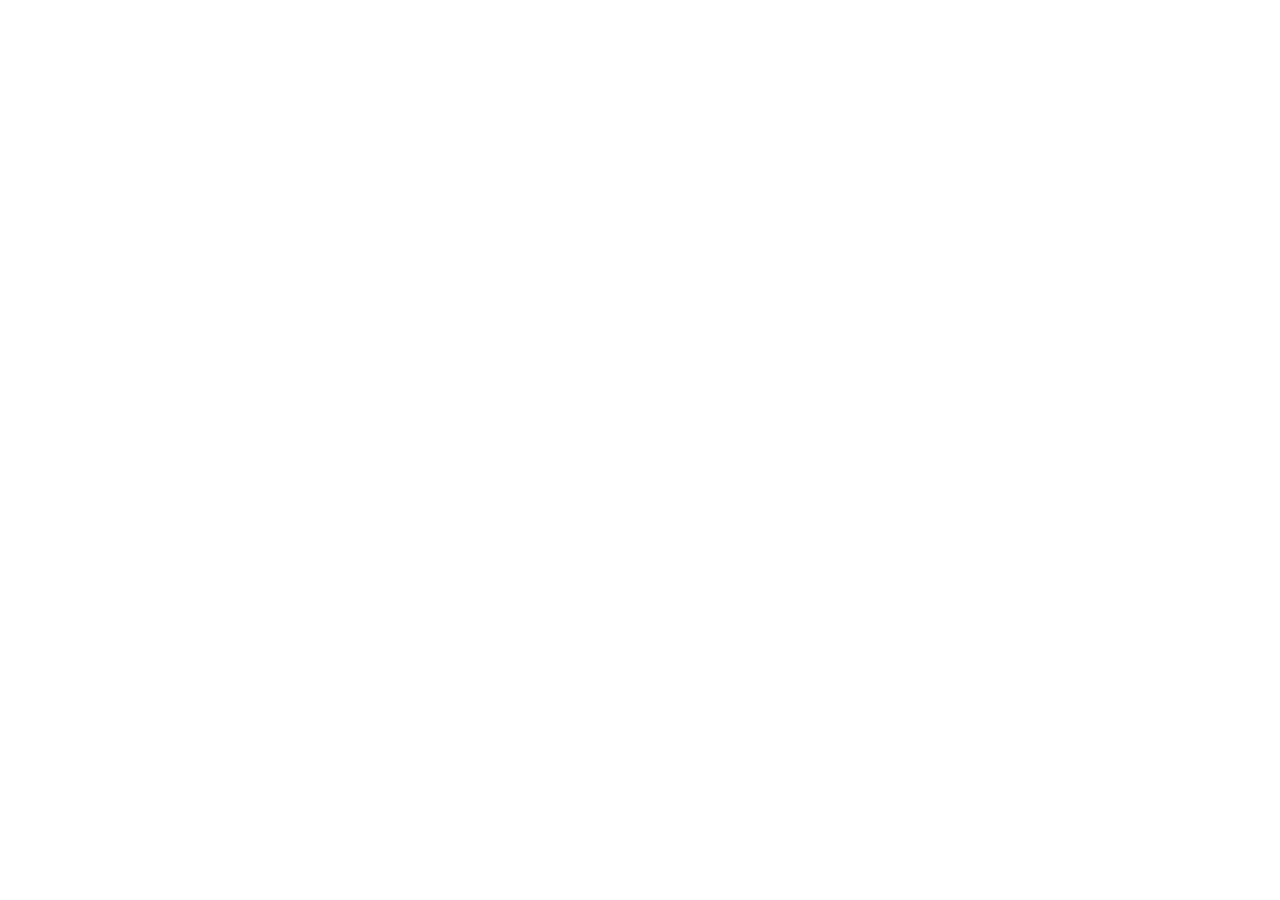
==== commit 82e7e8e4: "Fix SPA basename for Pages subpath (Command Center now resolves at /)" ====
--- a/index.html
+++ b/index.html
@@ -1,742 +1,25 @@
 <!doctype html>
 <html lang="en">
-<head>
-<meta charset="utf-8">
-<meta name="viewport" content="width=device-width, initial-scale=1, viewport-fit=cover">
-<title>OLYMPUS — JARVIS</title>
-<style>
-  :root{
-    --bg:#070510;
-    --ink:#e9e6f4;
-    --ink-dim:rgba(233,230,244,.46);
-    --ink-faint:rgba(233,230,244,.24);
-    --acc1:#7C5CFF;
-    --acc2:#C026D3;
-    --green:#3dd68c;
-    --idle:#3a3650;
-    --hair:rgba(233,230,244,.08);
-    --hair2:rgba(233,230,244,.16);
-    --mono:"SF Mono","Cascadia Code",ui-monospace,Menlo,Consolas,monospace;
-    --sans:"Helvetica Neue",Helvetica,"Segoe UI",Arial,sans-serif;
-  }
-  *{margin:0;padding:0;box-sizing:border-box;-webkit-tap-highlight-color:transparent}
-  html,body{height:100%}
-  body{
-    background:var(--bg);
-    color:var(--ink);
-    font-family:var(--sans);
-    font-weight:300;
-    overflow:hidden;
-    -webkit-font-smoothing:antialiased;
-  }
-  /* ---------- shell ---------- */
-  #app{
-    position:relative;
-    height:100dvh;
-    width:100%;
-    max-width:480px;
-    margin:0 auto;
-    overflow:hidden;
-    display:flex;
-    flex-direction:column;
-    min-width:0;
-    padding:calc(14px + env(safe-area-inset-top)) clamp(12px,4vw,22px) calc(14px + env(safe-area-inset-bottom));
-    background:
-      radial-gradient(120% 52% at 50% 26%, rgba(124,92,255,.055), transparent 62%),
-      var(--bg);
-  }
-  /* every block in the column may shrink below content width — nothing
-     is allowed to lay out wider than the phone */
-  #app > *{min-width:0;max-width:100%}
-  /* ---------- HUD frame: corner brackets ---------- */
-  #frame{position:absolute;inset:7px;pointer-events:none;z-index:6}
-  #frame i{position:absolute;width:14px;height:14px;border:0 solid var(--hair2)}
-  #frame i:nth-child(1){top:0;left:0;border-top-width:1px;border-left-width:1px}
-  #frame i:nth-child(2){top:0;right:0;border-top-width:1px;border-right-width:1px}
-  #frame i:nth-child(3){bottom:0;left:0;border-bottom-width:1px;border-left-width:1px}
-  #frame i:nth-child(4){bottom:0;right:0;border-bottom-width:1px;border-right-width:1px}
-  #frame i:nth-child(2)::after{ /* one quiet accent tick, upper right */
-    content:"";position:absolute;top:-1px;right:8px;width:6px;height:1px;
-    background:var(--acc1);box-shadow:0 0 6px rgba(124,92,255,.8);
-  }
-  /* ---------- header ---------- */
-  header{
-    display:flex;align-items:baseline;justify-content:space-between;
-    z-index:5;
-  }
-  .hdr-left{display:flex;align-items:center;gap:9px;min-width:0}
-  .hdr-glyph{
-    flex:none;width:5px;height:5px;transform:rotate(45deg);
-    background:linear-gradient(135deg,var(--acc1),var(--acc2));
-    box-shadow:0 0 8px rgba(124,92,255,.65);
-  }
-  .wordmark{
-    font-size:11px;font-weight:200;letter-spacing:.58em;text-indent:.58em;
-    color:var(--ink-dim);white-space:nowrap;
-  }
-  .hdr-sub{
-    font-family:var(--mono);font-size:7px;letter-spacing:.3em;
-    color:var(--ink-faint);white-space:nowrap;overflow:hidden;
-  }
-  .hdr-right{display:flex;align-items:baseline;gap:12px}
-  .clock{font-family:var(--mono);font-size:10px;letter-spacing:.18em;color:var(--ink-faint)}
-  .demo{font-family:var(--mono);font-size:8px;letter-spacing:.2em;color:var(--ink-faint);white-space:nowrap}
-  /* graduated rule under header — instrument bezel */
-  .hdr-rule{position:relative;z-index:5;height:4px;margin-top:10px}
-  .hdr-rule::before{
-    content:"";position:absolute;top:0;left:0;right:0;height:1px;
-    background:linear-gradient(90deg, rgba(124,92,255,.4), var(--hair) 26%, var(--hair) 74%, transparent);
-  }
-  .hdr-rule::after{
-    content:"";position:absolute;top:1px;left:0;right:0;height:3px;opacity:.65;
-    background:repeating-linear-gradient(90deg, var(--hair) 0 1px, transparent 1px 26px);
-  }
-  /* ---------- orb stage ---------- */
-  #stage{
-    position:relative;flex:1 1 auto;min-height:0;
-    display:flex;align-items:center;justify-content:center;
-  }
-  #orbWrap{position:relative;width:min(88vw,46dvh);aspect-ratio:1}
-  #orb{position:absolute;inset:-30%;width:160%;height:160%;display:block}
-  /* faint floor glow under orb */
-  #stage::after{
-    content:"";position:absolute;left:50%;bottom:6%;
-    width:54%;height:18px;transform:translateX(-50%);
-    background:radial-gradient(50% 100% at 50% 50%, rgba(124,92,255,.14), transparent 72%);
-    filter:blur(6px);pointer-events:none;
-  }
-  /* designation under orb — engraved nameplate */
-  .designation{
-    position:absolute;left:50%;bottom:-2px;transform:translateX(-50%);
-    display:flex;align-items:center;gap:11px;
-    font-family:var(--mono);font-size:7.5px;letter-spacing:.42em;text-indent:.42em;
-    color:var(--ink-faint);white-space:nowrap;z-index:4;
-  }
-  .designation::before,.designation::after{
-    content:"";flex:none;width:20px;height:1px;
-  }
-  .designation::before{background:linear-gradient(90deg, transparent, var(--hair2))}
-  .designation::after{background:linear-gradient(90deg, var(--hair2), transparent)}
-  /* ---------- transmission — floating HUD text, no card ---------- */
-  #brief{position:relative;z-index:5;margin-top:4px}
-  #brief::after{ /* quiet closing corner, lower right */
-    content:"";position:absolute;right:0;bottom:-2px;width:10px;height:10px;
-    border-right:1px solid var(--hair2);border-bottom:1px solid var(--hair2);
-  }
-  .tx-head{
-    display:flex;align-items:center;gap:9px;margin:0 1px 9px;
-    font-family:var(--mono);min-width:0;
-  }
-  .tx-dot{
-    flex:none;width:4px;height:4px;border-radius:50%;
-    background:var(--acc2);
-    box-shadow:0 0 8px 1px rgba(192,38,211,.7);
-    animation:livedot 2.2s ease-in-out infinite;
-  }
-  @keyframes livedot{0%,100%{opacity:1}50%{opacity:.35}}
-  .tx-label{
-    flex:none;font-size:clamp(6.5px,2vw,7.5px);letter-spacing:.32em;color:var(--ink-faint);
-    white-space:nowrap;overflow:hidden;min-width:0;
-  }
-  .tx-label b{font-weight:400;color:var(--ink-dim)}
-  .tx-line{flex:1 1 0;min-width:6px;height:1px;background:linear-gradient(90deg,var(--hair),transparent)}
-  .tx-id{
-    flex:none;font-size:clamp(6px,1.8vw,7px);letter-spacing:.22em;color:var(--ink-faint);
-    white-space:nowrap;
-  }
-  .tx-body{
-    position:relative;
-    padding:3px 12px 4px 15px;
-    font-size:clamp(13.5px,4.1vw,15.5px);font-weight:200;line-height:1.64;
-    letter-spacing:.012em;color:var(--ink);
-    max-width:100%;min-width:0;
-    overflow-wrap:break-word;word-break:break-word;
-  }
-  .tx-body::before{ /* energized rule down the left — the voice itself */
-    content:"";position:absolute;left:0;top:3px;bottom:3px;width:1px;
-    background:linear-gradient(180deg, rgba(124,92,255,.75), rgba(192,38,211,.28) 55%, transparent);
-    box-shadow:0 0 9px rgba(124,92,255,.4);
-  }
-  .tx-body::after{ /* opening tick off the rule */
-    content:"";position:absolute;left:0;top:3px;width:9px;height:1px;
-    background:rgba(124,92,255,.75);
-  }
-  .tx-body .w{opacity:0;animation:wfade .5s ease forwards}
-  @keyframes wfade{to{opacity:1}}
-  .tx-body .num{font-family:var(--mono);font-size:.88em;font-weight:400;color:#fff;letter-spacing:0}
-  .caret{
-    display:inline-block;width:1px;height:1em;vertical-align:-.14em;margin-left:2px;
-    background:var(--acc1);box-shadow:0 0 6px rgba(124,92,255,.9);
-    animation:caret 1.1s step-end infinite;
-  }
-  @keyframes caret{0%,100%{opacity:1}50%{opacity:0}}
-  /* ---------- ask jarvis — command line ---------- */
-  #ask{
-    position:relative;z-index:5;margin-top:14px;width:100%;
-    display:flex;align-items:center;gap:11px;
-    border:1px solid var(--hair);border-radius:2px;
-    padding:13px 14px 13px 15px;
-    background:linear-gradient(180deg, rgba(233,230,244,.022), rgba(233,230,244,.008));
-    color:var(--ink);font-family:var(--mono);
-    cursor:pointer;outline:none;text-align:left;
-    transition:transform .15s ease;
-  }
-  #ask:active{transform:scale(.985)}
-  #ask::before{ /* index tick, upper left */
-    content:"";position:absolute;top:-1px;left:10px;width:7px;height:1px;
-    background:var(--hair2);
-  }
-  #ask::after{ /* live energy rail along the base */
-    content:"";position:absolute;left:9px;right:9px;bottom:-1px;height:1px;
-    background:linear-gradient(90deg, transparent, var(--acc1) 32%, var(--acc2) 68%, transparent);
-    filter:drop-shadow(0 0 5px rgba(124,92,255,.9));
-    animation:railbreathe 3.8s ease-in-out infinite;
-  }
-  @keyframes railbreathe{0%,100%{opacity:.4}50%{opacity:1}}
-  .ask-prompt{
-    flex:none;font-size:11px;font-weight:400;color:#a78dff;
-    text-shadow:0 0 9px rgba(124,92,255,.85);
-  }
-  .ask-text{
-    flex:none;font-size:10px;font-weight:400;letter-spacing:.36em;text-indent:.02em;
-    color:var(--ink-dim);white-space:nowrap;
-  }
-  .ask-caret{
-    flex:none;width:6px;height:12px;
-    background:rgba(124,92,255,.8);box-shadow:0 0 8px rgba(124,92,255,.8);
-    animation:caret 1.1s step-end infinite;
-  }
-  .ask-flex{flex:1 1 0;min-width:0}
-  #ask svg{flex:none;opacity:.8}
-  .ask-mode{
-    flex:none;font-size:6.5px;letter-spacing:.3em;text-indent:.3em;
-    color:var(--ink-faint);white-space:nowrap;
-  }
-  /* ---------- vitals — instrument cluster ---------- */
-  #vitals{
-    position:relative;z-index:5;margin-top:16px;
-    border-top:1px solid var(--hair);border-bottom:1px solid var(--hair);
-    padding-bottom:11px;
-  }
-  #vitals::before{ /* accent ticks keyed into the frame, top-left / bottom-right */
-    content:"";position:absolute;top:-1px;left:0;width:14px;height:1px;
-    background:rgba(167,141,255,.55);
-  }
-  #vitals::after{
-    content:"";position:absolute;bottom:-1px;right:0;width:14px;height:1px;
-    background:rgba(192,38,211,.45);
-  }
-  .vit-head{
-    display:flex;align-items:center;gap:9px;
-    padding:8px 1px 10px;min-width:0;
-    font-family:var(--mono);
-  }
-  .vit-head span{flex:0 1 auto;font-size:clamp(6px,1.85vw,7px);letter-spacing:.36em;text-indent:.36em;color:var(--ink-faint);white-space:nowrap;overflow:hidden;min-width:0}
-  .vit-head .line{flex:1 1 0;min-width:6px;height:1px;background:linear-gradient(90deg,transparent,var(--hair),transparent)}
-  .vit-head .ok{display:inline-flex;align-items:center;gap:6px}
-  .vit-head .ok i{
-    flex:none;width:3px;height:3px;border-radius:50%;
-    background:var(--green);box-shadow:0 0 6px rgba(61,214,140,.85);
-  }
-  .vit-grid{display:grid;grid-template-columns:repeat(5,minmax(0,1fr))}
-  .vital{
-    position:relative;
-    display:flex;flex-direction:column;align-items:center;gap:6px;
-    min-width:0;max-width:100%;padding:1px 2px 0;
-  }
-  .vital + .vital::before{ /* hairline column dividers */
-    content:"";position:absolute;left:0;top:8%;bottom:10%;width:1px;
-    background:linear-gradient(180deg, transparent, var(--hair), transparent);
-  }
-  /* open-arc reactor readouts: 270° sweep, gap at base */
-  .gauge{width:37px;height:37px;position:relative}
-  .gauge svg{width:100%;height:100%;transform:rotate(135deg)}
-  .gauge .bezel{ /* fine graduation ring */
-    fill:none;stroke:rgba(233,230,244,.10);stroke-width:1;
-    stroke-dasharray:.55 5.7;
-  }
-  .gauge .track{fill:none;stroke:rgba(233,230,244,.09);stroke-width:1;stroke-dasharray:75 100}
-  .gauge .val{
-    fill:none;stroke:rgba(233,230,244,.82);stroke-width:1.2;stroke-linecap:round;
-    stroke-dasharray:0 100;
-    animation:arc 1.6s cubic-bezier(.3,.8,.2,1) forwards;
-  }
-  @keyframes arc{to{stroke-dasharray:calc(var(--fill) * .75) 100}}
-  .gauge .tick{
-    position:absolute;inset:0;display:flex;align-items:center;justify-content:center;
-    font-family:var(--mono);font-size:7.5px;color:var(--ink-faint);letter-spacing:0;
-  }
-  .v-num{font-family:var(--mono);font-size:clamp(10.5px,3.3vw,12.5px);font-weight:400;color:var(--ink);letter-spacing:.02em;white-space:nowrap;max-width:100%}
-  .v-num small{font-size:.72em;color:var(--ink-dim)}
-  .v-delta{font-family:var(--mono);font-size:clamp(7.5px,2.2vw,8.5px);color:var(--acc2);text-shadow:0 0 8px rgba(192,38,211,.45);white-space:nowrap;max-width:100%}
-  .v-label{font-family:var(--mono);font-size:clamp(5.5px,1.8vw,6.5px);letter-spacing:.3em;text-indent:.3em;color:var(--ink-faint);margin-top:-2px;white-space:nowrap;max-width:100%}
-  /* ---------- crew — signal manifest ---------- */
-  #crew{z-index:5;margin-top:12px}
-  .crew-head{
-    display:flex;align-items:center;gap:9px;margin:0 1px 10px;min-width:0;
-    font-family:var(--mono);
-  }
-  .crew-head span{flex:0 1 auto;font-size:clamp(6px,1.85vw,7px);letter-spacing:.32em;text-indent:.32em;color:var(--ink-faint);white-space:nowrap;overflow:hidden;min-width:0}
-  .crew-head .line{flex:1 1 0;min-width:6px;height:1px;background:linear-gradient(90deg,transparent,var(--hair),transparent)}
-  .crew-grid{display:grid;grid-template-columns:repeat(7,minmax(0,1fr));column-gap:2px}
-  .agent{display:flex;flex-direction:column;align-items:center;gap:6px;min-width:0;max-width:100%}
-  .sig{flex:none;width:6px;height:6px;transform:rotate(45deg);position:relative}
-  .sig.online{background:var(--green);box-shadow:0 0 7px rgba(61,214,140,.6)}
-  .sig.idle{border:1px solid var(--idle)}
-  .sig.working{
-    background:linear-gradient(135deg,var(--acc1),var(--acc2));
-    box-shadow:0 0 10px rgba(192,38,211,.85);
-    animation:livedot 1.6s ease-in-out infinite;
-  }
-  .sig.working::after{ /* expanding diamond echo */
-    content:"";position:absolute;inset:-5px;
-    border:1px solid rgba(192,38,211,.4);
-    animation:ringex 1.6s ease-out infinite;
-  }
-  @keyframes ringex{0%{transform:scale(.4);opacity:.9}100%{transform:scale(1.3);opacity:0}}
-  .agent .nm{font-family:var(--mono);font-size:clamp(5px,1.55vw,7px);letter-spacing:.16em;text-indent:.16em;color:var(--ink-faint);white-space:nowrap;max-width:100%;overflow:hidden}
-  .agent .st{font-family:var(--mono);font-size:5px;letter-spacing:.24em;text-indent:.24em;color:var(--ink-faint);opacity:.6;white-space:nowrap;max-width:100%;overflow:hidden}
-  .agent.self .nm{color:var(--ink-dim)}
-  .agent .st.tasked{color:var(--acc2);opacity:.85;text-shadow:0 0 7px rgba(192,38,211,.4)}
-  /* ---------- atmosphere ---------- */
-  #vignette{
-    position:fixed;inset:0;pointer-events:none;z-index:8;
-    background:
-      radial-gradient(130% 100% at 50% 38%, transparent 52%, rgba(0,0,0,.52) 100%),
-      linear-gradient(180deg, rgba(0,0,0,.35), transparent 12%, transparent 86%, rgba(0,0,0,.4));
-  }
-  #scan{ /* faint CRT scanlines over everything */
-    position:fixed;inset:0;pointer-events:none;z-index:8;opacity:.45;
-    background:repeating-linear-gradient(0deg, rgba(255,255,255,.016) 0 1px, transparent 1px 3px);
-  }
-  #grain{
-    position:fixed;inset:-50%;width:200%;height:200%;
-    pointer-events:none;z-index:9;opacity:.5;
-    mix-blend-mode:overlay;
-    animation:grain 1.2s steps(4) infinite;
-  }
-  @keyframes grain{
-    0%{transform:translate(0,0)}25%{transform:translate(-1.2%,1%)}
-    50%{transform:translate(1%,-.8%)}75%{transform:translate(-.6%,-1.2%)}100%{transform:translate(0,0)}
-  }
-  @media (prefers-reduced-motion:reduce){
-    *{animation-duration:.01ms !important;animation-iteration-count:1 !important}
-  }
-</style>
-</head>
-<body>
-<div id="app">
-
-  <div id="frame"><i></i><i></i><i></i><i></i></div>
-
-  <header>
-    <div class="hdr-left">
-      <span class="hdr-glyph"></span>
-      <span class="wordmark">OLYMPUS</span>
-      <span class="hdr-sub">// CMD·01</span>
-    </div>
-    <div class="hdr-right">
-      <span class="clock">14:32:07</span>
-      <span class="demo">[ DEMO ]</span>
-    </div>
-  </header>
-  <div class="hdr-rule"></div>
-
-  <div id="stage">
-    <div id="orbWrap">
-      <canvas id="orb"></canvas>
-    </div>
-    <div class="designation">J.A.R.V.I.S — CHIEF OF STAFF</div>
-  </div>
-
-  <section id="brief">
-    <div class="tx-head">
-      <span class="tx-dot"></span>
-      <span class="tx-label">TX·041&nbsp;&nbsp;<b>JARVIS</b>&nbsp;&nbsp;14:32</span>
-      <span class="tx-line"></span>
-      <span class="tx-id">SIG 99.2</span>
-    </div>
-    <div class="tx-body"><span id="briefText"></span><span class="caret" id="caret"></span></div>
-  </section>
-
-  <button id="ask" aria-label="Ask JARVIS">
-    <span class="ask-prompt">&#10095;</span>
-    <span class="ask-text">ASK JARVIS</span>
-    <span class="ask-caret"></span>
-    <span class="ask-flex"></span>
-    <svg width="13" height="13" viewBox="0 0 24 24" fill="none" stroke="#a78dff" stroke-width="1.4" stroke-linecap="round">
-      <rect x="9" y="2.5" width="6" height="12" rx="3"/>
-      <path d="M5 11.5a7 7 0 0 0 14 0"/>
-      <path d="M12 18.5v3"/>
-    </svg>
-    <span class="ask-mode">VOICE READY</span>
-  </button>
-
-  <section id="vitals">
-    <div class="vit-head">
-      <span>LIVE TELEMETRY</span>
-      <div class="line"></div>
-      <span class="ok"><i></i>ALL SYSTEMS NOMINAL</span>
-    </div>
-    <div class="vit-grid">
-      <div class="vital">
-        <div class="gauge" style="--fill:72">
-          <svg viewBox="0 0 36 36"><circle class="bezel" cx="18" cy="18" r="13" pathLength="100"/><circle class="track" cx="18" cy="18" r="15.9" pathLength="100"/><circle class="val" cx="18" cy="18" r="15.9" pathLength="100"/></svg>
-          <div class="tick">72</div>
-        </div>
-        <div class="v-num"><small>$</small>2,891</div>
-        <div class="v-delta">▲14%</div>
-        <div class="v-label">MRR</div>
-      </div>
-      <div class="vital">
-        <div class="gauge" style="--fill:31">
-          <svg viewBox="0 0 36 36"><circle class="bezel" cx="18" cy="18" r="13" pathLength="100"/><circle class="track" cx="18" cy="18" r="15.9" pathLength="100"/><circle class="val" cx="18" cy="18" r="15.9" pathLength="100" style="animation-delay:.12s"/></svg>
-          <div class="tick">31</div>
-        </div>
-        <div class="v-num"><small>$</small>497</div>
-        <div class="v-delta" style="color:var(--ink-faint);text-shadow:none">—</div>
-        <div class="v-label">TODAY</div>
-      </div>
-      <div class="vital">
-        <div class="gauge" style="--fill:58">
-          <svg viewBox="0 0 36 36"><circle class="bezel" cx="18" cy="18" r="13" pathLength="100"/><circle class="track" cx="18" cy="18" r="15.9" pathLength="100"/><circle class="val" cx="18" cy="18" r="15.9" pathLength="100" style="animation-delay:.24s"/></svg>
-          <div class="tick">58</div>
-        </div>
-        <div class="v-num">7</div>
-        <div class="v-delta" style="color:var(--ink-faint);text-shadow:none">—</div>
-        <div class="v-label">CLIENTS</div>
-      </div>
-      <div class="vital">
-        <div class="gauge" style="--fill:84">
-          <svg viewBox="0 0 36 36"><circle class="bezel" cx="18" cy="18" r="13" pathLength="100"/><circle class="track" cx="18" cy="18" r="15.9" pathLength="100"/><circle class="val" cx="18" cy="18" r="15.9" pathLength="100" style="animation-delay:.36s"/></svg>
-          <div class="tick">84</div>
-        </div>
-        <div class="v-num">142</div>
-        <div class="v-delta" style="color:var(--ink-faint);text-shadow:none">0 MISSED</div>
-        <div class="v-label">AI CALLS</div>
-      </div>
-      <div class="vital">
-        <div class="gauge" style="--fill:66">
-          <svg viewBox="0 0 36 36"><circle class="bezel" cx="18" cy="18" r="13" pathLength="100"/><circle class="track" cx="18" cy="18" r="15.9" pathLength="100"/><circle class="val" cx="18" cy="18" r="15.9" pathLength="100" style="animation-delay:.48s"/></svg>
-          <div class="tick">66</div>
-        </div>
-        <div class="v-num">23</div>
-        <div class="v-delta">▲NEW</div>
-        <div class="v-label">LEADS</div>
-      </div>
-    </div>
-  </section>
-
-  <section id="crew">
-    <div class="crew-head">
-      <span>CREW MANIFEST</span>
-      <div class="line"></div>
-      <span>2 TASKED · 3 LINKED · 2 STANDBY</span>
-    </div>
-    <div class="crew-grid">
-      <div class="agent self"><span class="sig working"></span><span class="nm">JARVIS</span><span class="st tasked">CMD</span></div>
-      <div class="agent"><span class="sig online"></span><span class="nm">ATLAS</span><span class="st">LINK</span></div>
-      <div class="agent"><span class="sig online"></span><span class="nm">SENTINEL</span><span class="st">LINK</span></div>
-      <div class="agent"><span class="sig working"></span><span class="nm">SARA</span><span class="st tasked">TASK</span></div>
-      <div class="agent"><span class="sig idle"></span><span class="nm">SCOUT</span><span class="st">STBY</span></div>
-      <div class="agent"><span class="sig online"></span><span class="nm">ARGUS</span><span class="st">LINK</span></div>
-      <div class="agent"><span class="sig idle"></span><span class="nm">SAUL</span><span class="st">STBY</span></div>
-    </div>
-  </section>
-
-</div>
-
-<div id="vignette"></div>
-<div id="scan"></div>
-<div id="grain"></div>
-
-<script>
-(function(){
-"use strict";
-
-/* ============================================================
-   THE ORB — plasma sphere, Canvas 2D, additive compositing
-   ============================================================ */
-var cv = document.getElementById('orb');
-var ctx = cv.getContext('2d');
-var DPR = Math.min(window.devicePixelRatio||1, 2);
-var W=0, H=0, CX=0, CY=0, R=0;
-
-function size(){
-  var wrap = document.getElementById('orbWrap');
-  var rect = wrap.getBoundingClientRect();
-  W = Math.round(rect.width*1.6); H = Math.round(rect.height*1.6);
-  cv.width = W*DPR; cv.height = H*DPR;
-  ctx.setTransform(DPR,0,0,DPR,0,0);
-  CX = W/2; CY = H/2;
-  R  = (rect.width/2)*0.92;
-}
-size();
-window.addEventListener('resize', size);
-
-/* ---- soft-dot sprites (pre-rendered for speed) ---- */
-function sprite(stops){
-  var s = document.createElement('canvas'); s.width=s.height=64;
-  var c = s.getContext('2d');
-  var g = c.createRadialGradient(32,32,0,32,32,32);
-  for(var i=0;i<stops.length;i++) g.addColorStop(stops[i][0], stops[i][1]);
-  c.fillStyle=g; c.fillRect(0,0,64,64);
-  return s;
-}
-var SP_VIOLET  = sprite([[0,'rgba(255,255,255,1)'],[.22,'rgba(167,141,255,.95)'],[.55,'rgba(124,92,255,.32)'],[1,'rgba(124,92,255,0)']]);
-var SP_MAGENTA = sprite([[0,'rgba(255,255,255,1)'],[.22,'rgba(232,121,249,.95)'],[.55,'rgba(192,38,211,.30)'],[1,'rgba(192,38,211,0)']]);
-var SP_WHITE   = sprite([[0,'rgba(255,255,255,1)'],[.3,'rgba(244,240,255,.8)'],[1,'rgba(244,240,255,0)']]);
-var SPRITES = [SP_VIOLET, SP_MAGENTA, SP_WHITE];
-
-/* ---- particle field: fibonacci sphere shell + inner dust ---- */
-var SHELL_N = 560, DUST_N = 90;
-var pts = [];
-var GA = Math.PI*(3-Math.sqrt(5));
-for(var i=0;i<SHELL_N;i++){
-  var y = 1 - (i/(SHELL_N-1))*2;
-  var rad = Math.sqrt(1-y*y);
-  var th = GA*i;
-  var jitter = 0.965 + (((i*2654435761)>>>16 & 255)/255)*0.06;
-  pts.push({
-    x:Math.cos(th)*rad*jitter, y:y*jitter, z:Math.sin(th)*rad*jitter,
-    ph:(i*0.71)%6.283, sp:0.6+((i*97)%100)/100*1.5,
-    si:(i%10===0)?2:(i%3===0?1:0),
-    sz:0.8+((i*53)%100)/100*1.5,
-    shell:true
-  });
-}
-for(var d=0; d<DUST_N; d++){
-  var u=Math.random()*2-1, t2=Math.random()*6.283, rr=0.28+Math.random()*0.52;
-  var rxy=Math.sqrt(1-u*u);
-  pts.push({
-    x:Math.cos(t2)*rxy*rr, y:u*rr, z:Math.sin(t2)*rxy*rr,
-    ph:Math.random()*6.283, sp:0.8+Math.random()*1.6,
-    si:(d%4===0)?2:0, sz:0.6+Math.random()*1.1, shell:false
-  });
-}
-
-/* ---- plasma cells: slow blobs orbiting inside the core ---- */
-var cells=[];
-for(var c2=0;c2<6;c2++){
-  cells.push({a:Math.random()*6.283, b:Math.random()*6.283,
-              s1:0.10+Math.random()*0.16, s2:0.07+Math.random()*0.13,
-              r:0.16+Math.random()*0.22, hue:c2%2});
-}
-
-/* ---- embers: sparks that escape the surface and rise ---- */
-var embers=[];
-for(var e=0;e<22;e++){
-  embers.push({t:Math.random(), x:0, dx:(Math.random()-0.5)*0.5,
-               startA:Math.random()*6.283, sp:0.05+Math.random()*0.09,
-               si:e%3===0?1:0});
-}
-
-/* ---- speak envelope: orb flares while JARVIS talks ---- */
-var speak = 1, speakTarget = 1;
-
-var proj = {x:0,y:0,s:0};
-function project(p, sinA, cosA, sinB, cosB){
-  // rotate Y
-  var x = p.x*cosA + p.z*sinA;
-  var z = -p.x*sinA + p.z*cosA;
-  // rotate X (tilt)
-  var y = p.y*cosB - z*sinB;
-  z = p.y*sinB + z*cosB;
-  var persp = 2.6/(2.6 - z);
-  proj.x = CX + x*R*persp;
-  proj.y = CY + y*R*persp;
-  proj.s = persp;
-  return z;
-}
-
-function drawDot(spr, x, y, size2, alpha){
-  if(alpha<=0.004) return;
-  ctx.globalAlpha = Math.min(alpha,1);
-  ctx.drawImage(spr, x-size2, y-size2, size2*2, size2*2);
-}
-
-var T0 = performance.now();
-function frame(now){
-  var t = (now-T0)/1000;
-  speak += (speakTarget-speak)*0.02;
-  var level = 0.62 + speak*0.38;            // master energy 0.62..1
-  var breath = 1 + 0.014*Math.sin(t*1.25);
-  var Rb = R*breath;
-
-  ctx.setTransform(DPR,0,0,DPR,0,0);
-  ctx.clearRect(0,0,W,H);
-  ctx.globalCompositeOperation='lighter';
-
-  var rotA = t*0.16;
-  var tilt = 0.34 + 0.06*Math.sin(t*0.09);
-  var sinA=Math.sin(rotA), cosA=Math.cos(rotA);
-  var sinB=Math.sin(tilt), cosB=Math.cos(tilt);
-
-  /* -- outer bloom -- */
-  var g = ctx.createRadialGradient(CX,CY,Rb*0.1, CX,CY,Rb*2.0);
-  g.addColorStop(0,'rgba(124,92,255,'+(0.13*level)+')');
-  g.addColorStop(0.45,'rgba(124,92,255,'+(0.055*level)+')');
-  g.addColorStop(1,'rgba(124,92,255,0)');
-  ctx.globalAlpha=1; ctx.fillStyle=g;
-  ctx.fillRect(CX-Rb*2.1, CY-Rb*2.1, Rb*4.2, Rb*4.2);
-
-  /* -- depth-sort particles -- */
-  var back=[], front=[];
-  for(var i=0;i<pts.length;i++){
-    var p=pts[i];
-    var z = project(p,sinA,cosA,sinB,cosB);
-    var rim = p.shell ? Math.pow(1-Math.min(Math.abs(z),1), 1.7) : 0;
-    var tw = 0.55 + 0.45*Math.sin(t*p.sp*(1+speak*0.5) + p.ph);
-    var a = (p.shell ? (0.16 + 0.72*rim) : 0.20) * tw * level;
-    var s = p.sz * (2.0 + rim*2.6) * proj.s * (Rb/170);
-    var rec = {x:proj.x, y:proj.y, s:s, a:a, si:p.si, z:z};
-    (z<0?back:front).push(rec);
-  }
-  back.sort(function(a,b){return a.z-b.z});
-  front.sort(function(a,b){return a.z-b.z});
-
-  /* -- back hemisphere (dimmed by the core ahead of it) -- */
-  for(i=0;i<back.length;i++){
-    var b=back[i];
-    drawDot(SPRITES[b.si], b.x, b.y, b.s, b.a*0.45);
-  }
-
-  /* -- plasma core -- */
-  var coreR = Rb*(0.50 + 0.07*speak + 0.018*Math.sin(t*2.1));
-  g = ctx.createRadialGradient(CX,CY,0, CX,CY,coreR);
-  g.addColorStop(0,'rgba(255,255,255,'+(0.85*level)+')');
-  g.addColorStop(0.18,'rgba(214,196,255,'+(0.55*level)+')');
-  g.addColorStop(0.5,'rgba(124,92,255,'+(0.26*level)+')');
-  g.addColorStop(1,'rgba(124,92,255,0)');
-  ctx.globalAlpha=1; ctx.fillStyle=g;
-  ctx.beginPath(); ctx.arc(CX,CY,coreR,0,6.283); ctx.fill();
-
-  /* -- hot nucleus -- */
-  g = ctx.createRadialGradient(CX,CY,0, CX,CY,coreR*0.30);
-  g.addColorStop(0,'rgba(255,255,255,'+(0.95*level)+')');
-  g.addColorStop(1,'rgba(255,255,255,0)');
-  ctx.fillStyle=g;
-  ctx.beginPath(); ctx.arc(CX,CY,coreR*0.30,0,6.283); ctx.fill();
-
-  /* -- roaming plasma cells (living interior) -- */
-  for(i=0;i<cells.length;i++){
-    var cl=cells[i];
-    var px = CX + Math.sin(t*cl.s1+cl.a)*Rb*0.40;
-    var py = CY + Math.sin(t*cl.s2+cl.b)*Rb*0.34;
-    var cr = Rb*cl.r*(0.85+0.15*Math.sin(t*0.9+cl.a));
-    g = ctx.createRadialGradient(px,py,0,px,py,cr);
-    if(cl.hue===0){
-      g.addColorStop(0,'rgba(167,141,255,'+(0.20*level)+')');
-      g.addColorStop(1,'rgba(167,141,255,0)');
-    }else{
-      g.addColorStop(0,'rgba(217,70,239,'+(0.16*level)+')');
-      g.addColorStop(1,'rgba(217,70,239,0)');
-    }
-    ctx.fillStyle=g;
-    ctx.beginPath(); ctx.arc(px,py,cr,0,6.283); ctx.fill();
-  }
-
-  /* -- fresnel atmosphere shell -- */
-  g = ctx.createRadialGradient(CX,CY,Rb*0.66, CX,CY,Rb*1.18);
-  g.addColorStop(0,'rgba(124,92,255,0)');
-  g.addColorStop(0.62,'rgba(124,92,255,'+(0.05*level)+')');
-  g.addColorStop(0.80,'rgba(150,80,255,'+(0.16*level)+')');
-  g.addColorStop(0.86,'rgba(192,38,211,'+(0.30*level)+')');
-  g.addColorStop(0.93,'rgba(192,38,211,'+(0.10*level)+')');
-  g.addColorStop(1,'rgba(192,38,211,0)');
-  ctx.fillStyle=g;
-  ctx.beginPath(); ctx.arc(CX,CY,Rb*1.18,0,6.283); ctx.fill();
-
-  /* -- bright rim accent (key-light arc, upper left) -- */
-  ctx.save();
-  ctx.lineCap='round';
-  ctx.shadowColor='rgba(167,141,255,.9)';
-  ctx.shadowBlur=14;
-  ctx.strokeStyle='rgba(225,212,255,'+(0.38*level)+')';
-  ctx.lineWidth=1.4;
-  ctx.beginPath();
-  ctx.arc(CX,CY,Rb*1.005, Math.PI*1.08 + 0.1*Math.sin(t*0.4), Math.PI*1.72 + 0.1*Math.sin(t*0.4));
-  ctx.stroke();
-  ctx.strokeStyle='rgba(232,121,249,'+(0.20*level)+')';
-  ctx.lineWidth=1;
-  ctx.beginPath();
-  ctx.arc(CX,CY,Rb*1.005, Math.PI*0.12+0.08*Math.sin(t*0.33), Math.PI*0.5+0.08*Math.sin(t*0.33));
-  ctx.stroke();
-  ctx.restore();
-
-  /* -- front hemisphere -- */
-  for(i=0;i<front.length;i++){
-    var f=front[i];
-    drawDot(SPRITES[f.si], f.x, f.y, f.s, f.a);
-  }
-
-  /* -- escaping embers -- */
-  for(i=0;i<embers.length;i++){
-    var em=embers[i];
-    em.t += em.sp/100*(1+speak*0.6);
-    if(em.t>1){ em.t=0; em.startA=Math.random()*6.283; em.dx=(Math.random()-0.5)*0.5; }
-    var ex = CX + Math.cos(em.startA)*Rb*0.86 + em.dx*Rb*em.t;
-    var ey = CY + Math.sin(em.startA)*Rb*0.86*0.4 - Rb*(0.18+em.t*0.85);
-    var ea = Math.sin(em.t*Math.PI)*0.5*level;
-    drawDot(SPRITES[em.si===1?1:0], ex, ey, 1.6*(Rb/170)*(1-em.t*0.4), ea);
-  }
-
-  ctx.globalAlpha=1;
-  requestAnimationFrame(frame);
-}
-requestAnimationFrame(frame);
-
-/* ============================================================
-   FILM GRAIN
-   ============================================================ */
-(function(){
-  var n=document.createElement('canvas'); n.width=n.height=128;
-  var c=n.getContext('2d'); var img=c.createImageData(128,128);
-  for(var i=0;i<img.data.length;i+=4){
-    var v=Math.random()*255|0;
-    img.data[i]=img.data[i+1]=img.data[i+2]=v; img.data[i+3]=14;
-  }
-  c.putImageData(img,0,0);
-  document.getElementById('grain').style.background='url('+n.toDataURL()+')';
-})();
-
-/* ============================================================
-   TRANSMISSION — staggered word reveal, orb speaks along
-   ============================================================ */
-var BRIEF = "Good afternoon, Frank. Revenue’s up 14% to $2,891. SARA handled 142 calls and captured 23 leads — none missed. Nothing needs you right now.";
-var host = document.getElementById('briefText');
-var words = BRIEF.split(' ');
-var DELAY0 = 350, STEP = 105;
-for(var wi=0; wi<words.length; wi++){
-  var sp = document.createElement('span');
-  sp.className = 'w' + (/[\d$%,]/.test(words[wi]) ? ' num' : '');
-  sp.textContent = words[wi] + (wi<words.length-1 ? ' ' : '');
-  sp.style.animationDelay = (DELAY0 + wi*STEP) + 'ms';
-  host.appendChild(sp);
-}
-var speakDur = DELAY0 + words.length*STEP + 800;
-speakTarget = 1;
-setTimeout(function(){
-  speakTarget = 0;                                  // settle to idle hum
-  document.getElementById('caret').style.display='none';
-}, speakDur);
-
-/* ask button flares the orb */
-document.getElementById('ask').addEventListener('pointerdown', function(){
-  speakTarget = 1;
-  setTimeout(function(){ speakTarget=0; }, 2600);
-});
-
-/* live clock */
-(function(){
-  var el=document.querySelector('.clock'); var s=7;
-  setInterval(function(){
-    s=(s+1)%60;
-    el.textContent='14:32:'+(s<10?'0':'')+s;
-  },1000);
-})();
-
-})();
-</script>
-</body>
+  <head>
+    <meta charset="UTF-8" />
+    <link rel="icon" type="image/svg+xml" href="/vite.svg" />
+    <meta name="viewport" content="width=device-width, initial-scale=1.0" />
+    <title>Task Tracker - Self-Hosted Project Management</title>
+    
+    <!-- PWA Meta Tags -->
+    <link rel="manifest" href="/olympus-preview/manifest.json" />
+    <meta name="theme-color" content="#3b82f6" />
+    <meta name="description" content="Self-hosted project and task management" />
+    
+    <!-- iOS PWA Support -->
+    <meta name="apple-mobile-web-app-capable" content="yes" />
+    <meta name="apple-mobile-web-app-status-bar-style" content="black-translucent" />
+    <meta name="apple-mobile-web-app-title" content="Task Tracker" />
+    <link rel="apple-touch-icon" href="/olympus-preview/icon-192.png" />
+    <script type="module" crossorigin src="/olympus-preview/assets/index-CQdq3xH0.js"></script>
+    <link rel="stylesheet" crossorigin href="/olympus-preview/assets/index-BSTJhGYK.css">
+  </head>
+  <body>
+    <div id="root"></div>
+  </body>
 </html>
